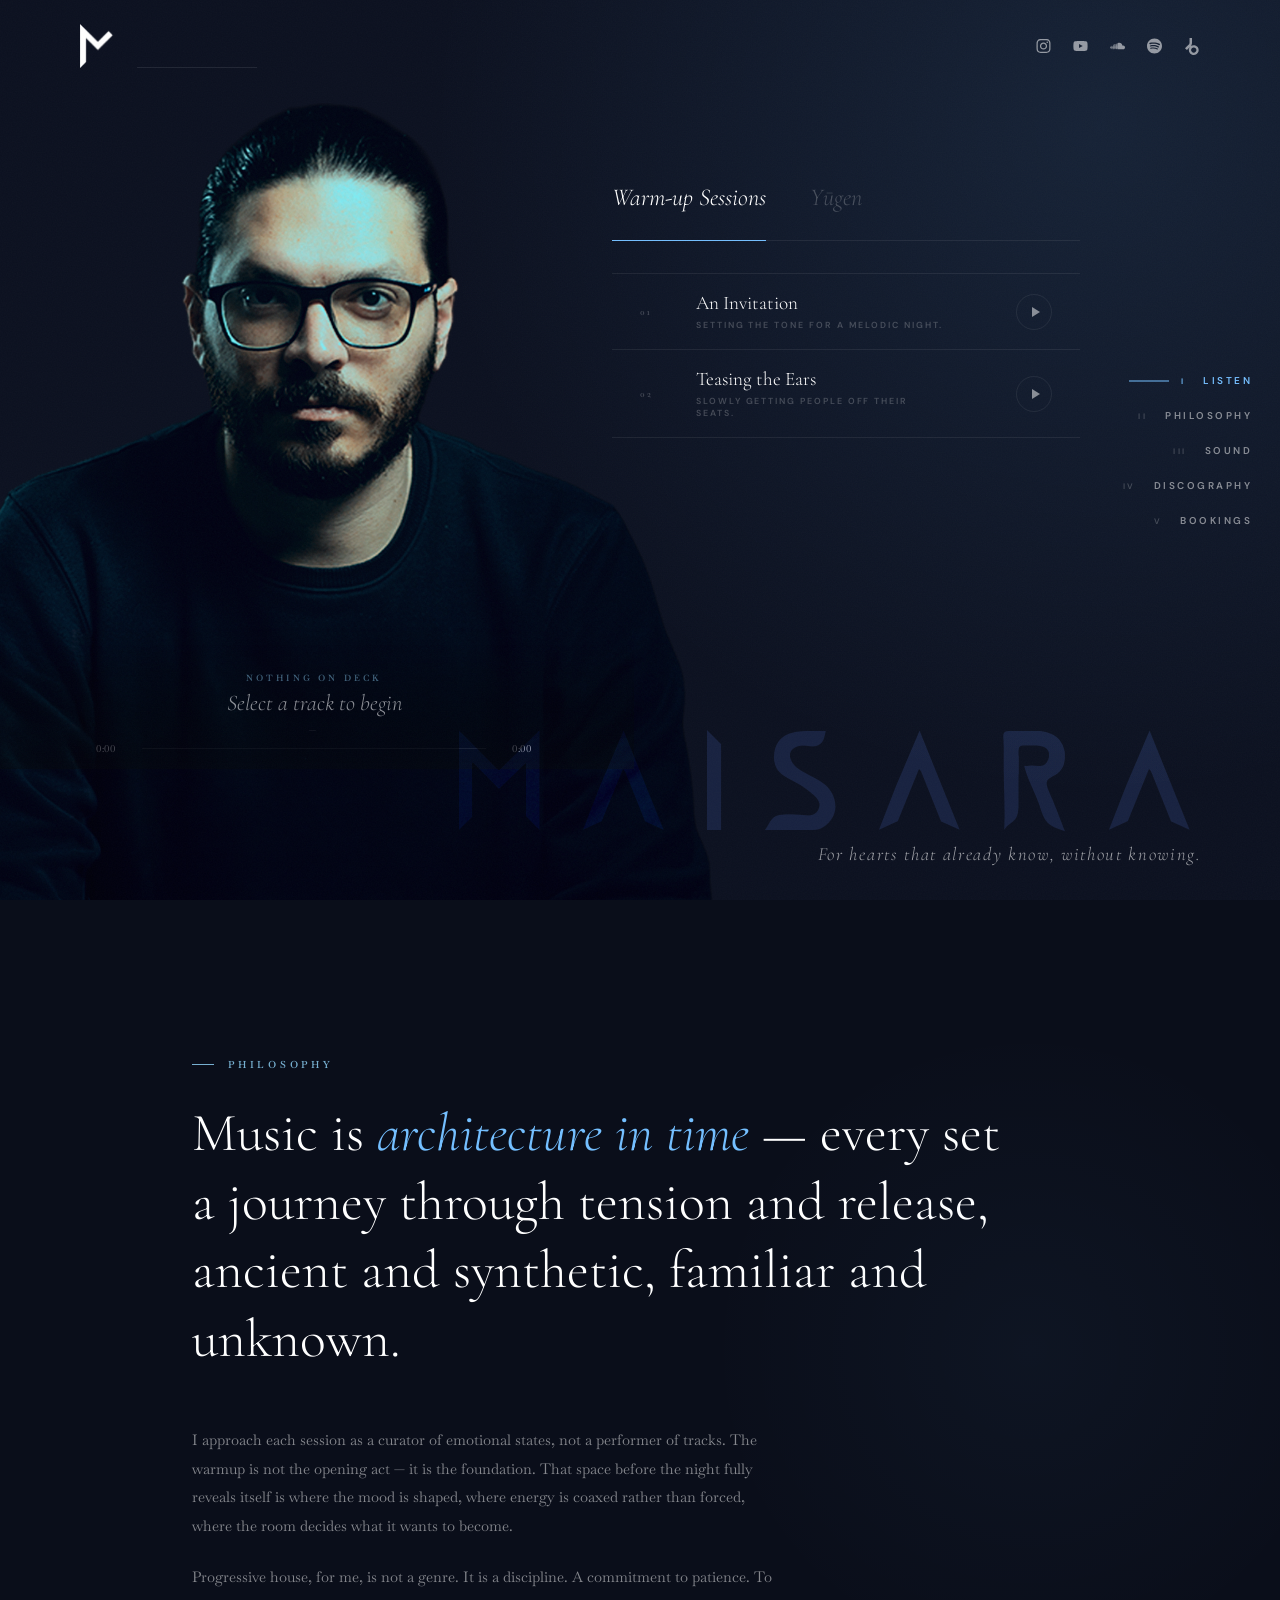
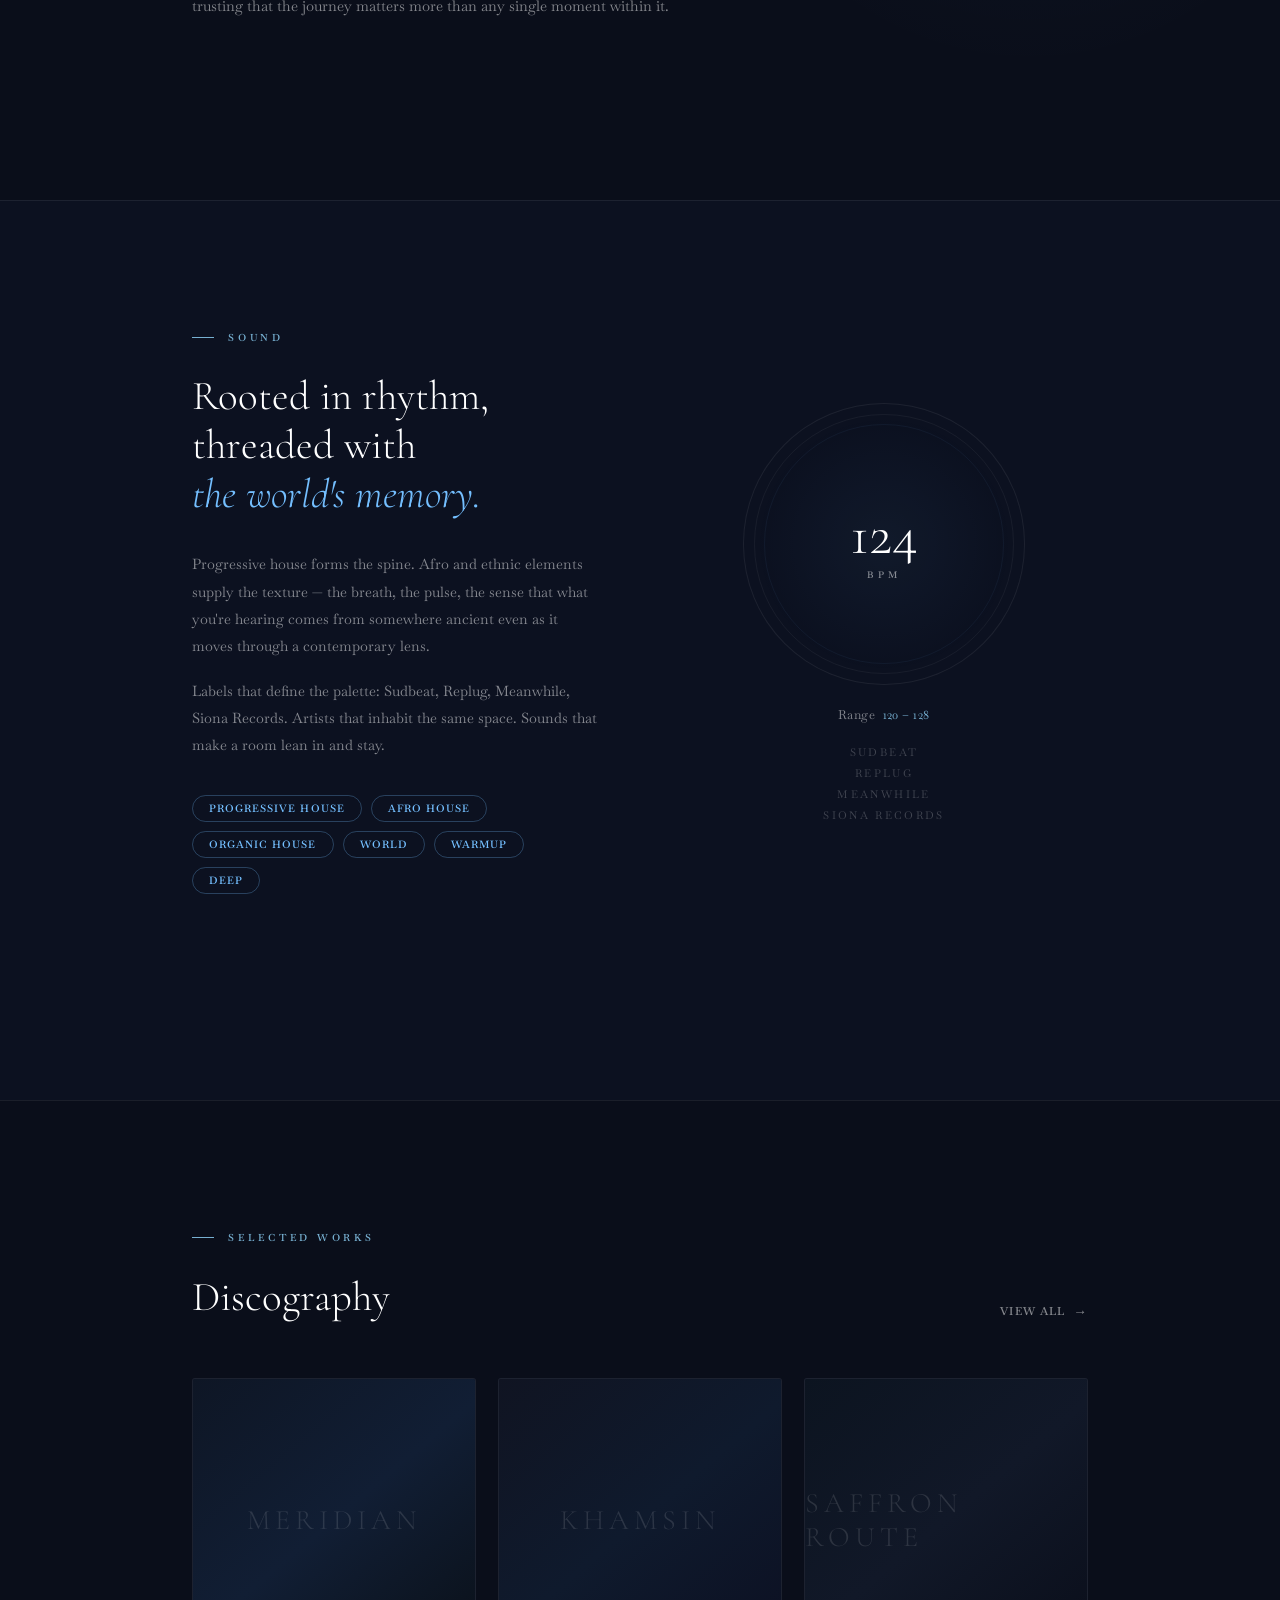
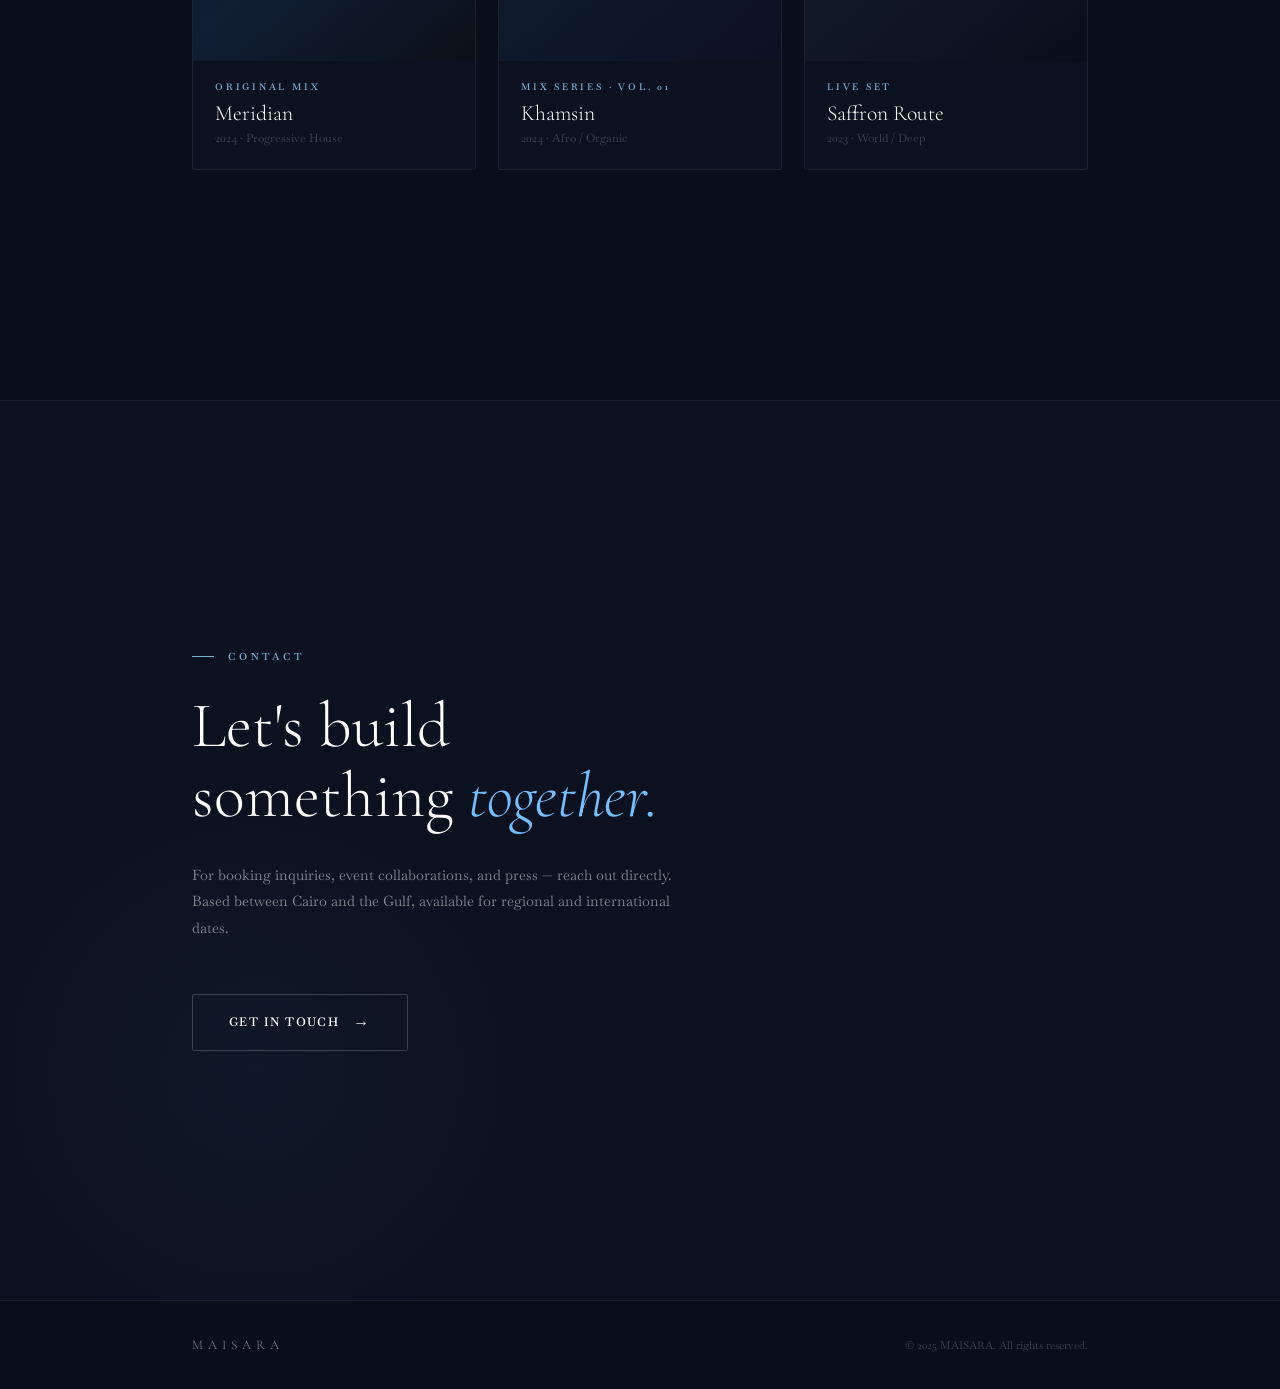
==== index.html @ a83ffd31 "Swap track-row counter to a 3-bar mini visualizer while playing The "01/02/…" label hides on .track." ====
<!DOCTYPE html>
<html lang="en">
<head>
  <meta charset="utf-8">
  <meta name="viewport" content="width=device-width, initial-scale=1">
  <title>MAISARA</title>
  <meta name="description" content="MAISARA — Progressive House Artist & DJ">
  <link rel="preconnect" href="https://fonts.googleapis.com">
  <link rel="preconnect" href="https://fonts.gstatic.com" crossorigin>
  <link href="https://fonts.googleapis.com/css2?family=Baskervville:ital@0;1&family=Cormorant+Garamond:ital,wght@0,300;0,400;0,600;1,300;1,400&family=DM+Sans:wght@400;500;600;700&display=swap" rel="stylesheet">

  <style>
    @font-face {
      font-family: 'Maisara Signature';
      src: url('assets/fonts/maisara.ttf') format('truetype');
      font-weight: 400;
      font-style: normal;
      font-display: swap;
    }

    *, *::before, *::after { margin: 0; padding: 0; box-sizing: border-box; }

    :root {
      --bg:           #0a0e1a;
      --bg-alt:       #0c1120;
      --accent:       #74BFFF;
      --accent-dim:   #77b0d1;
      --accent-glow:  rgba(116,191,255,0.12);
      --text:         #ffffff;
      --text-muted:   rgba(255,255,255,0.5);
      --text-subtle:  rgba(255,255,255,0.22);
      --border:       rgba(255,255,255,0.07);
      --sep:          rgba(156,163,175,0.3);
    }

    html { scroll-behavior: smooth; }

    body {
      font-family: 'Baskervville', serif;
      overflow-x: hidden;
      width: 100vw;
      background: var(--bg);
      color: var(--text);
      overscroll-behavior: none; /* belt-and-suspenders with the JS wheel/touch lock */
    }

    /* Hide scrollbar (scroll input is JS-locked; only programmatic scrollTo navigates) */
    html { overscroll-behavior: none; }
    body::-webkit-scrollbar { display: none; }
    body { scrollbar-width: none; }

    /* Each section fills the viewport so smooth-scroll between them feels like panels.
       overflow: hidden guarantees no in-section scroll regardless of content height. */
    .section { min-height: 100vh; overflow: hidden; }

    /* ── Grain overlay ── */
    body::after {
      content: '';
      position: fixed;
      inset: 0;
      background-image: url("data:image/svg+xml,%3Csvg xmlns='http://www.w3.org/2000/svg' width='300' height='300'%3E%3Cfilter id='n'%3E%3CfeTurbulence type='fractalNoise' baseFrequency='0.8' numOctaves='4' stitchTiles='stitch'/%3E%3C/filter%3E%3Crect width='300' height='300' filter='url(%23n)' opacity='1'/%3E%3C/svg%3E");
      opacity: 0.028;
      pointer-events: none;
      z-index: 9998;
    }

    /* ── Scroll progress ── */
    #scrollProgress {
      position: fixed;
      top: 0; left: 0;
      height: 1px;
      width: 0%;
      background: linear-gradient(90deg, transparent, var(--accent), transparent);
      z-index: 10000;
      transition: width 60ms linear;
    }

    /* ════════════════════════════════
       HERO  (=listen surface: vinyl player + tabs + tracks)
       Pinned to 100vh, no internal scroll.
    ════════════════════════════════ */
    .hero {
      width: 100vw;
      height: 100vh;
      position: relative;
      display: flex;
      flex-direction: column;
      overflow: hidden;
      isolation: isolate; /* contains mix-blend-mode children so they blend with hero bg, not the page */
      background-color: var(--bg-alt);
      background-image:
        radial-gradient(circle at 86% 14%, rgba(116,191,255,0.10), transparent 50%),
        url('assets/rest-bg.png');
      background-size: auto, cover;
      background-position: center, center;
      background-repeat: no-repeat;
    }

    /* ── Global sticky header: logo (left) + socials (right) ──
       Fixed across all sections; sits above content via z-index 1100. */
    .site-header {
      position: fixed;
      top: 0;
      left: 0;
      right: 0;
      z-index: 1100;
      display: flex;
      align-items: center;
      justify-content: space-between;
      padding: 24px 80px;
      pointer-events: none; /* let the page receive pointer events except on header children below */
    }

    .site-header > * { pointer-events: auto; }

    .site-header-left {
      display: flex;
      align-items: center;
      gap: 20px;
    }

    .site-header-logo {
      display: inline-flex;
      align-items: center;
      text-decoration: none;
    }

    .site-header-logo img {
      height: 44px;
      width: auto;
      display: block;
    }

    /* Small audio visualizer to the right of the logo. Internal canvas
       resolution is 2× the CSS size for crisp rendering on retina. */
    .header-viz {
      width: 120px;
      height: 44px;
      display: block;
    }

    /* Brand sits centered over the body, anchored just below the socials band.
       Absolutely positioned against .hero (which is position: relative), so it
       doesn't displace the grid below. */
    .hero-brand {
      position: absolute;
      bottom: 48px;
      right: 80px;
      transform: none;
      z-index: 20; /* paints after .hero-body (z-index: 10) so the blend's backdrop includes the photo, not just the hero bg */
      font-family: 'Maisara Signature', 'Cormorant Garamond', serif;
      font-size: clamp(3.2rem, 11.2vw, 14.4rem);
      font-weight: 400;
      letter-spacing: 0.23em;
      color: var(--text);
      text-decoration: none;
      line-height: 0.9;
      display: inline-block;
      mix-blend-mode: overlay;
      /* Cancel trailing letter-spacing so the visible last-glyph edge,
         not the empty letter-spacing slot, aligns with `right: 80px`. */
      margin-right: -0.23em;
    }

    .hero-socials {
      display: flex;
      gap: 22px;
      align-items: center;
    }

    .icon-wrap {
      position: relative;
      cursor: pointer;
      display: block;
    }

    .icon-wrap .halo {
      position: absolute;
      top: 50%; left: 50%;
      transform: translate(-50%,-50%);
      width: 32px; height: 32px;
      background: #74BFFF;
      border-radius: 50%;
      opacity: 0;
      filter: blur(20px);
      transition: opacity 200ms;
      z-index: -1;
      pointer-events: none;
    }

    .icon-wrap:hover .halo { opacity: 1; }

    .icon-wrap svg {
      fill: rgba(255,255,255,0.55);
      width: 15px; height: 16px;
      transition: fill 200ms;
      display: block;
    }

    .icon-wrap:hover svg { fill: var(--accent); }

    .icon-wrap.beatport svg { width: 15.7px; height: 17px; }

    /* ── Body grid: vinyl + info (left) | tabs + tracks (right) ──
       Two rows so the tracks-column can be anchored to the bottom band.
       Spacer row sets how far down the tracks-column starts; vinyl is shifted
       up by .vinyl-column's padding-bottom so head and tracks both sit higher. */
    .hero-body {
      position: relative;
      z-index: 10;
      flex: 1;
      min-height: 0;
      display: grid;
      grid-template-columns: minmax(360px, 1fr) 1fr;
      grid-template-rows: 20% 1fr;
      gap: 0 64px;
      padding: 24px 200px 80px 80px;
    }

    .vinyl-column {
      grid-column: 1;
      grid-row: 1 / -1;
      display: flex;
      flex-direction: column;
      align-items: center;
      justify-content: center;
      min-height: 0;
      /* Trims the bottom of the centering area, shifting the vinyl visually
         up (~5vh) so the head sits closer to the top of the page. */
      padding-bottom: 10vh;
    }

    /* Whole vinyl is the play/pause CTA when armed (a track is loaded).
       Bigger now because info panel overlays the bottom instead of stacking below. */
    .vinyl-wrap {
      width:  min(74vh, 50vw, 720px);
      height: min(74vh, 50vw, 720px);
      position: relative;
      cursor: default;
    }

    .vinyl-wrap.armed { cursor: pointer; }

    /* No visible vinyl backing — the "circle" exists only as the path the cue traces.
       Element removed from layout. */
    .vinyl-grooves { display: none; }

    /* Portrait floats free — no circular crop. */
    .vinyl-face {
      position: absolute;
      inset: 0;
      pointer-events: none;
      z-index: 2;
    }

    .vinyl-face img {
      position: absolute;
      height: 161%;
      width: auto;
      top: 50%;
      left: 50%;
      transform: translate(-50%, -42%);
      filter: contrast(1.05) saturate(0.95);
    }

    /* Cue line: starts at ~30% of radius (not from dead center), fades toward edge.
       z-index high enough to overlay the info panel — cue is forbidden to be intersected.
       Hidden by default — only revealed once a track is actually playing. */
    .vinyl-cue {
      position: absolute;
      top: 50%;
      left: 50%;
      width: 1px;
      height: 50%;
      background: linear-gradient(
        to bottom,
        transparent 0%,
        transparent 30%,
        var(--accent) 30%,
        var(--accent) 55%,
        rgba(116,191,255,0) 100%
      );
      transform-origin: top center;
      transform: translate(-50%, 0) rotate(0deg);
      animation: spin-cue 1.8s linear infinite paused;
      z-index: 7;
      pointer-events: none;
      box-shadow: 0 0 8px rgba(116,191,255,0.4);
      opacity: 0;
      transition: opacity 320ms ease;
    }

    .vinyl-wrap.playing .vinyl-grooves,
    .vinyl-wrap.playing .vinyl-cue { animation-play-state: running; }
    .vinyl-wrap.playing .vinyl-cue { opacity: 1; }

    /* Loading state — soft pulsing accent dot at center while audio is fetching/buffering */
    .vinyl-wrap.loading::after {
      content: '';
      position: absolute;
      top: 50%; left: 50%;
      width: 14px;
      height: 14px;
      border-radius: 50%;
      background: var(--accent);
      transform: translate(-50%, -50%);
      z-index: 8;
      box-shadow: 0 0 24px rgba(116,191,255,0.7);
      animation: vinyl-loading 1.05s ease-in-out infinite;
      pointer-events: none;
    }

    @keyframes vinyl-loading {
      0%, 100% { opacity: 0.4; transform: translate(-50%, -50%) scale(0.85); }
      50%      { opacity: 1;   transform: translate(-50%, -50%) scale(1.45); }
    }

    @keyframes spin-grooves {
      from { transform: rotate(0deg); }
      to   { transform: rotate(360deg); }
    }
    @keyframes spin-cue {
      from { transform: translate(-50%, 0) rotate(0deg); }
      to   { transform: translate(-50%, 0) rotate(360deg); }
    }

    /* Visual play/pause glyph removed — the click target stays the whole
       vinyl-wrap. Keeping the element in the DOM (display: none) so any
       JS that toggles its state is harmless. */
    .vinyl-indicator { display: none; }

    /* Paused & armed: play triangle only visible on hover */
    .vinyl-wrap.armed .vinyl-indicator { opacity: 0; }
    .vinyl-wrap.armed:hover .vinyl-indicator { opacity: 0.95; }

    /* Playing: pause bars are sticky (always visible), brighten on hover */
    .vinyl-wrap.armed.playing .vinyl-indicator { opacity: 0.7; }
    .vinyl-wrap.armed.playing:hover .vinyl-indicator { opacity: 1; }

    .vinyl-indicator .glyph-play {
      width: 0; height: 0;
      border-style: solid;
      border-width: 22px 0 22px 32px;
      border-color: transparent transparent transparent #fff;
      margin-left: 0;
      transform: translateX(5px);
    }

    .vinyl-indicator .glyph-pause {
      display: none;
      width: 30px; height: 38px;
      background:
        linear-gradient(#fff, #fff) left/9px 100% no-repeat,
        linear-gradient(#fff, #fff) right/9px 100% no-repeat;
    }

    .vinyl-wrap.playing .vinyl-indicator .glyph-play  { display: none; }
    .vinyl-wrap.playing .vinyl-indicator .glyph-pause { display: block; }

    /* ── Info panel: overlays the lower portion of the vinyl area ──
       No circle to hug — backdrop gradient handles legibility over the image. */
    .info-panel {
      position: absolute;
      left: 0;
      right: 0;
      bottom: -8vh; /* sits below the vinyl so the head/photo isn't covered by the gradient veil */
      z-index: 3;
      display: flex;
      flex-direction: column;
      align-items: center;
      gap: 6px;
      padding: 28px 18px 14px;
      text-align: center;
      pointer-events: none;
      background: linear-gradient(
        to top,
        rgba(5,8,12,0.82) 0%,
        rgba(5,8,12,0.55) 50%,
        rgba(5,8,12,0) 100%
      );
      opacity: 0.55;
      transition: opacity 360ms;
    }

    .info-panel.armed { opacity: 1; }

    .info-eyebrow {
      font-family: 'Baskervville', serif;
      font-size: 0.55rem;
      font-weight: 600;
      letter-spacing: 0.36em;
      text-transform: uppercase;
      color: var(--accent-dim);
    }

    .info-title {
      font-family: 'Cormorant Garamond', serif;
      font-style: italic;
      font-weight: 300;
      font-size: 1.4rem;
      line-height: 1.2;
      color: var(--text);
    }

    .info-sub {
      font-family: 'Baskervville', serif;
      font-size: 0.6rem;
      font-weight: 600;
      letter-spacing: 0.24em;
      text-transform: uppercase;
      color: var(--text-subtle);
    }

    .info-progress-row {
      display: grid;
      grid-template-columns: 44px 1fr 44px;
      align-items: center;
      gap: 14px;
      width: 100%;
      max-width: 460px;
    }

    .info-time {
      font-family: 'Baskervville', serif;
      font-size: 0.6rem;
      letter-spacing: 0.08em;
      color: var(--text-muted);
      font-variant-numeric: tabular-nums;
    }

    .info-progress {
      height: 1px;
      background: var(--border);
      position: relative;
    }

    .info-progress-fill {
      position: absolute;
      left: 0; top: 0; bottom: 0;
      width: 0%;
      background: var(--accent);
      box-shadow: 0 0 8px rgba(116,191,255,0.5);
      transition: width 220ms linear;
    }

    /* ── Tracks column ──
       Lives in row 2 only (top edge at 25% of hero-body).
       Height capped so the panel never extends past the vinyl's bottom edge:
       from the 25% mark down to vinyl-center + V/2 = 25% + V/2.
       (Vinyl-column is centered in hero-body, so its center ≈ 50%.)
       --track-row-h drives the playlist max-height — see .tab-panel.active. */
    .tracks-column {
      grid-column: 2;
      grid-row: 2 / -1;
      align-self: start;
      display: flex;
      flex-direction: column;
      gap: 32px;
      min-width: 0;
      min-height: 0;
      height: calc(25% + min(37vh, 25vw, 360px));
      max-height: 100%;
      --track-row-h: 77px;
    }

    .tabs {
      display: flex;
      gap: 44px;
      align-items: baseline;
      border-bottom: 1px solid var(--border);
      padding-bottom: 20px;
    }

    .tab {
      font-family: 'Cormorant Garamond', serif;
      font-size: clamp(1.3rem, 1.9vw, 1.7rem);
      font-weight: 300;
      font-style: italic;
      color: var(--text-subtle);
      background: none;
      border: none;
      padding: 0 0 8px;
      cursor: pointer;
      position: relative;
      transition: color 320ms;
    }

    .tab::after {
      content: '';
      position: absolute;
      left: 0; right: 0;
      bottom: -21px;
      height: 1px;
      background: var(--accent);
      transform: scaleX(0);
      transform-origin: left;
      transition: transform 380ms ease;
    }

    .tab:hover { color: var(--text-muted); }
    .tab[aria-selected="true"] { color: var(--text); }
    .tab[aria-selected="true"]::after { transform: scaleX(1); }

    /* Each panel becomes the scrollable region so the tab headers above stay put
       and the section's vertical center stays anchored when content height shifts.
       max-height = 2.5 rows so the half-visible third row hints at scrollability. */
    .tab-panel { display: none; }
    .tab-panel.active {
      display: flex;
      flex-direction: column;
      flex: 1;
      min-height: 0;
      max-height: calc(var(--track-row-h, 77px) * 2.5);
      overflow-y: auto;
      overflow-x: hidden;
      overscroll-behavior: contain; /* keeps wheel from bleeding to the page when the panel hits its scroll end */
      scrollbar-width: none;
    }
    .tab-panel.active::-webkit-scrollbar { display: none; }

    .track-list {
      display: flex;
      flex-direction: column;
    }

    .track-empty {
      padding: 28px 4px;
      border-top: 1px solid var(--border);
      border-bottom: 1px solid var(--border);
      font-family: 'Cormorant Garamond', serif;
      font-style: italic;
      font-size: 1.1rem;
      color: var(--text-subtle);
      text-align: center;
    }

    .track {
      display: grid;
      grid-template-columns: 38px 1fr 90px;
      align-items: center;
      column-gap: 18px;
      padding: 18px 28px;
      border-bottom: 1px solid var(--border);
      cursor: pointer;
      transition: background 300ms;
    }

    .track:first-child { border-top: 1px solid var(--border); }
    .track:hover { background: rgba(116,191,255,0.025); }
    .track.loaded { background: rgba(116,191,255,0.04); }

    /* Wrapper holds the row counter — either the "01/02/…" label or
       a tiny square visualizer when the track is actively playing. */
    .track-counter {
      width: 38px;
      height: 28px;
      display: flex;
      align-items: center;
      justify-content: flex-start;
    }

    .track-num {
      font-size: 0.55rem;
      font-weight: 600;
      letter-spacing: 0.22em;
      color: var(--text-subtle);
      transition: color 250ms;
    }

    .track:hover .track-num,
    .track.loaded .track-num { color: var(--accent); }

    .track-viz {
      width: 28px;
      height: 28px;
      display: none;
    }

    .track.playing .track-num { display: none; }
    .track.playing .track-viz { display: block; }

    .track-title-group { min-width: 0; }

    .track-title {
      font-family: 'Cormorant Garamond', serif;
      font-size: 1.2rem;
      font-weight: 300;
      color: var(--text);
      line-height: 1.2;
    }

    .track.loaded .track-title { color: var(--accent); font-style: italic; }

    .track-sub {
      font-family: 'DM Sans', sans-serif;
      font-size: 0.55rem;
      font-weight: 600;
      letter-spacing: 0.22em;
      text-transform: uppercase;
      color: var(--text-subtle);
      display: block;
      margin-top: 4px;
    }

    /* Per-track play button — circular play triangle. Always visible. */
    .track-listen {
      justify-self: end;
      width: 36px;
      height: 36px;
      border-radius: 50%;
      border: 1px solid var(--border);
      background: none;
      cursor: pointer;
      display: flex;
      align-items: center;
      justify-content: center;
      padding: 0;
      transition: border-color 250ms, background 250ms;
    }

    .track-listen::before {
      content: '';
      display: block;
      width: 0; height: 0;
      border-style: solid;
      border-width: 5px 0 5px 8px;
      border-color: transparent transparent transparent var(--text-muted);
      margin-left: 0;
      transform: translateX(2px);
      transition: border-color 250ms;
    }

    .track:hover .track-listen,
    .track.loaded .track-listen {
      border-color: var(--accent);
      background: rgba(116,191,255,0.05);
    }

    .track:hover .track-listen::before,
    .track.loaded .track-listen::before {
      border-color: transparent transparent transparent var(--accent);
    }

    /* When loaded track is actually playing, swap triangle for pause bars */
    .track.playing .track-listen::before {
      width: 8px;
      height: 10px;
      border: none;
      background:
        linear-gradient(var(--accent), var(--accent)) left/3px 100% no-repeat,
        linear-gradient(var(--accent), var(--accent)) right/3px 100% no-repeat;
      margin-left: 0;
      transform: none;
    }

    /* ── Tagline (centered along the very bottom of the hero, full width) ── */
    .hero-tagline {
      position: absolute;
      bottom: 32px;
      right: 80px;
      z-index: 10;
      text-align: right;
      font-family: 'Cormorant Garamond', serif;
      font-style: italic;
      font-weight: 300;
      font-size: clamp(1.05rem, 1.45vw, 1.35rem);
      line-height: 1.4;
      letter-spacing: 0.09em;
      color: rgba(255,255,255,0.6);
      pointer-events: none;
      /* Cancel trailing letter-spacing so the period sits flush with right:80px. */
      margin-right: -0.09em;
    }

    /* ── Mobile menu button ── */
    .mobile-menu-btn {
      display: none;
      position: absolute;
      top: 20px; right: 20px;
      z-index: 100;
      background: rgba(255,255,255,0.05);
      backdrop-filter: blur(30px);
      -webkit-backdrop-filter: blur(30px);
      border: 1px solid rgba(255,255,255,0.15);
      border-radius: 12px;
      padding: 9px;
      cursor: pointer;
      color: #fff;
      font-size: 18px;
      line-height: 1;
      box-shadow: 0 4px 16px rgba(0,0,0,0.1), inset 0 1px 0 rgba(255,255,255,0.1);
      transition: background 150ms;
    }

    .mobile-menu-btn:hover { background: rgba(255,255,255,0.1); }

    /* ── Mobile popover ── */
    .mobile-popover {
      display: none;
      position: absolute;
      top: 60px; right: 20px;
      z-index: 99;
      background: rgba(255,255,255,0.05);
      backdrop-filter: blur(30px);
      -webkit-backdrop-filter: blur(30px);
      border: 1px solid rgba(255,255,255,0.15);
      border-radius: 16px;
      padding: 8px 20px;
      box-shadow: 0 4px 16px rgba(0,0,0,0.1), inset 0 1px 0 rgba(255,255,255,0.1);
      flex-direction: column;
      min-width: 140px;
    }

    .mobile-popover.open { display: flex; }

    .mobile-popover a {
      color: #fff;
      text-decoration: none;
      font-size: 12px;
      font-weight: normal;
      padding: 12px 0;
      transition: color 150ms;
      border-bottom: 1px solid rgba(255,255,255,0.1);
    }

    .mobile-popover a:last-child { border-bottom: none; }
    .mobile-popover a:hover { color: #77b0d1; }

    .mobile-popover .primary {
      color: var(--accent);
      font-weight: 500;
    }

    .mobile-popover .divider {
      height: 1px;
      background: rgba(255,255,255,0.12);
      margin: 6px 0;
      border: none;
    }

    /* ════════════════════════════════
       FLOATING BRAND + SIDE NAV
       Replaces the old sticky top bar. Both fade in once the user
       leaves the hero. Side rail = chapter-marker style.
    ════════════════════════════════ */
    /* Side nav: always visible (no hero/non-hero gating) */
    .side-nav {
      position: fixed;
      top: 50%;
      right: 28px;
      transform: translateY(-50%);
      z-index: 1100;
      display: flex;
      flex-direction: column;
      align-items: flex-end;
      gap: 22px;
    }

    .side-nav button {
      display: inline-grid;
      grid-template-columns: auto 18px auto;
      align-items: center;
      background: none;
      border: none;
      cursor: pointer;
      padding: 0;
      position: relative;
    }

    /* Disabled chapters: hover styling still applies (color shift),
       but the cursor signals inert and clicks no-op via JS. */
    .side-nav button[data-disabled="true"] { cursor: default; }

    .side-nav .numeral {
      font-family: 'DM Sans', sans-serif;
      font-size: 0.5rem;
      font-weight: 600;
      letter-spacing: 0.3em;
      text-transform: uppercase;
      color: var(--text-subtle);
      justify-self: end;
      transition: color 320ms;
    }

    .side-nav .label {
      font-family: 'DM Sans', sans-serif;
      font-size: 0.62rem;
      font-weight: 600;
      letter-spacing: 0.25em;
      text-transform: uppercase;
      color: var(--text-muted);
      grid-column: 3;
      transition: color 320ms;
    }

    /* Active state: accent color on both numeral + label, plus a hairline
       extending leftward from the item into the section content. */
    .side-nav button::before {
      content: '';
      position: absolute;
      right: 100%;
      top: 50%;
      margin-right: 12px;
      width: 0; height: 1px;
      background: var(--accent);
      transition: width 380ms ease;
    }

    .side-nav button:hover .label   { color: var(--text); }
    .side-nav button:hover .numeral { color: var(--accent-dim); }

    .side-nav button.active .label   { color: var(--accent); }
    .side-nav button.active .numeral { color: var(--accent); }
    .side-nav button.active::before  { width: 40px; }


    /* ════════════════════════════════
       SECTION BASE
    ════════════════════════════════ */
    .section {
      width: 100%;
      padding: 130px 15vw;
      position: relative;
      overflow: hidden;
      background-image: url('assets/rest-bg.png');
      background-size: cover;
      background-position: center;
      background-repeat: no-repeat;
    }

    .section + .section {
      border-top: 1px solid var(--border);
    }

    /* Scroll reveals */
    .reveal {
      opacity: 0;
      transform: translateY(28px);
      transition: opacity 0.85s ease, transform 0.85s ease;
    }

    .reveal.from-left  { transform: translateX(-36px); }
    .reveal.from-right { transform: translateX(36px); }
    .reveal.scale-in   { transform: scale(0.96); }

    .reveal.revealed { opacity: 1; transform: none; }

    .d1 { transition-delay: 0.08s; }
    .d2 { transition-delay: 0.18s; }
    .d3 { transition-delay: 0.28s; }
    .d4 { transition-delay: 0.38s; }
    .d5 { transition-delay: 0.48s; }
    .d6 { transition-delay: 0.58s; }

    /* Section eyebrow label */
    .eyebrow {
      display: flex;
      align-items: center;
      gap: 14px;
      font-size: 0.62rem;
      font-weight: 600;
      letter-spacing: 0.38em;
      text-transform: uppercase;
      color: var(--accent-dim);
      margin-bottom: 28px;
    }

    .eyebrow::before {
      content: '';
      display: block;
      width: 22px; height: 1px;
      background: var(--accent-dim);
      flex-shrink: 0;
    }

    /* ════════════════════════════════
       § MY PHILOSOPHY
    ════════════════════════════════ */
    #philosophy {
      background-color: var(--bg);
      min-height: 100vh;
      display: flex;
      flex-direction: column;
      justify-content: center;
    }

    #philosophy::before {
      content: '';
      position: absolute;
      top: 50%; right: -8vw;
      transform: translateY(-50%);
      width: 55vw; height: 55vw;
      background: radial-gradient(circle, rgba(116,191,255,0.04) 0%, transparent 65%);
      pointer-events: none;
    }

    .phil-quote {
      font-family: 'Cormorant Garamond', serif;
      font-size: clamp(2rem, 4.2vw, 3.8rem);
      font-weight: 300;
      line-height: 1.28;
      max-width: 820px;
      margin-bottom: 52px;
    }

    .phil-quote em {
      font-style: italic;
      color: var(--accent);
    }

    .phil-body {
      font-size: 0.92rem;
      font-weight: 300;
      line-height: 1.95;
      color: var(--text-muted);
      max-width: 580px;
      margin-bottom: 22px;
    }

    /* ════════════════════════════════
       § MY STYLE
    ════════════════════════════════ */
    #style {
      background-color: var(--bg-alt);
    }

    .style-grid {
      display: grid;
      grid-template-columns: 1fr 1fr;
      gap: 80px;
      align-items: center;
    }

    .style-heading {
      font-family: 'Cormorant Garamond', serif;
      font-size: clamp(1.9rem, 3.2vw, 3rem);
      font-weight: 300;
      line-height: 1.2;
      margin-bottom: 32px;
    }

    .style-heading em {
      font-style: italic;
      color: var(--accent);
    }

    .style-body {
      font-size: 0.9rem;
      font-weight: 300;
      line-height: 1.88;
      color: var(--text-muted);
      margin-bottom: 18px;
    }

    .tag-row {
      display: flex;
      flex-wrap: wrap;
      gap: 9px;
      margin-top: 36px;
    }

    .tag {
      font-size: 0.65rem;
      font-weight: 600;
      letter-spacing: 0.1em;
      text-transform: uppercase;
      color: var(--accent);
      border: 1px solid rgba(116,191,255,0.28);
      border-radius: 40px;
      padding: 6px 16px;
      transition: background 200ms, border-color 200ms;
      cursor: default;
    }

    .tag:hover {
      background: rgba(116,191,255,0.08);
      border-color: var(--accent);
    }

    /* BPM visual */
    .bpm-wrap {
      display: flex;
      flex-direction: column;
      align-items: center;
      gap: 22px;
    }

    .bpm-ring {
      width: clamp(180px, 22vw, 300px);
      height: clamp(180px, 22vw, 300px);
      border-radius: 50%;
      border: 1px solid var(--border);
      display: flex;
      flex-direction: column;
      align-items: center;
      justify-content: center;
      position: relative;
      background: radial-gradient(circle, rgba(116,191,255,0.05) 0%, transparent 65%);
    }

    .bpm-ring::before {
      content: '';
      position: absolute;
      inset: 10px;
      border-radius: 50%;
      border: 1px solid rgba(255,255,255,0.05);
    }

    .bpm-ring::after {
      content: '';
      position: absolute;
      inset: 20px;
      border-radius: 50%;
      border: 1px solid rgba(116,191,255,0.06);
    }

    .bpm-num {
      font-family: 'Cormorant Garamond', serif;
      font-size: clamp(3rem, 4.5vw, 4.8rem);
      font-weight: 300;
      line-height: 1;
      position: relative;
      z-index: 1;
    }

    .bpm-unit {
      font-size: 0.58rem;
      font-weight: 600;
      letter-spacing: 0.42em;
      text-transform: uppercase;
      color: var(--text-muted);
      margin-top: 5px;
      position: relative;
      z-index: 1;
    }

    .bpm-range-text {
      font-size: 0.78rem;
      font-weight: 300;
      color: var(--text-muted);
      letter-spacing: 0.04em;
    }

    .bpm-range-text strong {
      color: var(--accent-dim);
      font-weight: 400;
    }

    .label-stack {
      display: flex;
      flex-direction: column;
      align-items: center;
      gap: 7px;
    }

    .label-stack span {
      font-size: 0.67rem;
      letter-spacing: 0.22em;
      text-transform: uppercase;
      color: var(--text-subtle);
      font-weight: 300;
      transition: color 200ms;
      cursor: default;
    }

    .label-stack span:hover { color: var(--text-muted); }

    /* ════════════════════════════════
       § PROJECTS
    ════════════════════════════════ */
    #projects {
      background-color: var(--bg);
    }

    .proj-header {
      display: flex;
      align-items: flex-end;
      justify-content: space-between;
      margin-bottom: 56px;
    }

    .proj-heading {
      font-family: 'Cormorant Garamond', serif;
      font-size: clamp(2rem, 3.2vw, 3rem);
      font-weight: 300;
      margin-top: 6px;
    }

    .view-all-btn {
      font-family: 'Baskervville', serif;
      font-size: 0.7rem;
      font-weight: 600;
      letter-spacing: 0.1em;
      text-transform: uppercase;
      color: var(--text-muted);
      background: none;
      border: none;
      cursor: pointer;
      transition: color 200ms;
      display: flex;
      align-items: center;
      gap: 8px;
      padding-bottom: 2px;
    }

    .view-all-btn:hover { color: var(--accent); }
    .view-all-btn::after { content: '→'; font-size: 0.85rem; }

    .proj-grid {
      display: grid;
      grid-template-columns: repeat(3, 1fr);
      gap: 22px;
    }

    .proj-card {
      border: 1px solid var(--border);
      border-radius: 3px;
      overflow: hidden;
      background: var(--bg-alt);
      transition: border-color 300ms, transform 300ms;
      cursor: pointer;
    }

    .proj-card:hover {
      border-color: rgba(116,191,255,0.22);
      transform: translateY(-5px);
    }

    .proj-thumb {
      width: 100%;
      aspect-ratio: 1 / 1;
      background: linear-gradient(140deg, #0f1628, #141c32, #0a1020);
      position: relative;
      overflow: hidden;
      display: flex;
      align-items: center;
      justify-content: center;
    }

    /* Animated gradient glow on each card */
    .proj-card:nth-child(1) .proj-thumb { background: linear-gradient(140deg, #0e1625, #111e34, #0a1018); }
    .proj-card:nth-child(2) .proj-thumb { background: linear-gradient(140deg, #101422, #0f1a2d, #0c1022); }
    .proj-card:nth-child(3) .proj-thumb { background: linear-gradient(140deg, #0c1420, #111828, #0a0e1a); }

    .proj-thumb::before {
      content: '';
      position: absolute;
      inset: 0;
      background: radial-gradient(circle at var(--mx,50%) var(--my,50%), rgba(116,191,255,0.14) 0%, transparent 55%);
      opacity: 0;
      transition: opacity 300ms;
    }

    .proj-card:hover .proj-thumb::before { opacity: 1; }

    .proj-thumb-title {
      font-family: 'Cormorant Garamond', serif;
      font-size: clamp(1.4rem, 2.2vw, 2rem);
      font-weight: 300;
      letter-spacing: 0.18em;
      text-transform: uppercase;
      color: rgba(255,255,255,0.12);
      z-index: 1;
      transition: color 300ms, letter-spacing 300ms;
    }

    .proj-card:hover .proj-thumb-title {
      color: rgba(255,255,255,0.3);
      letter-spacing: 0.25em;
    }

    .proj-body {
      padding: 20px 22px 24px;
    }

    .proj-type {
      font-size: 0.58rem;
      font-weight: 600;
      letter-spacing: 0.3em;
      text-transform: uppercase;
      color: var(--accent-dim);
      margin-bottom: 7px;
    }

    .proj-title {
      font-family: 'Cormorant Garamond', serif;
      font-size: 1.35rem;
      font-weight: 300;
      margin-bottom: 5px;
    }

    .proj-meta {
      font-size: 0.72rem;
      font-weight: 300;
      color: var(--text-subtle);
    }

    /* ════════════════════════════════
       § BOOKINGS
    ════════════════════════════════ */
    #bookings {
      background-color: var(--bg-alt);
      min-height: 100vh;
      display: flex;
      flex-direction: column;
      justify-content: center;
    }

    #bookings::before {
      content: '';
      position: absolute;
      bottom: -10vh; left: -5vw;
      width: 50vw; height: 50vw;
      background: radial-gradient(circle, rgba(116,191,255,0.04) 0%, transparent 65%);
      pointer-events: none;
    }

    .bookings-inner { max-width: 640px; }

    .bookings-heading {
      font-family: 'Cormorant Garamond', serif;
      font-size: clamp(2.4rem, 5vw, 4.5rem);
      font-weight: 300;
      line-height: 1.08;
      margin-bottom: 32px;
    }

    .bookings-heading em {
      font-style: italic;
      color: var(--accent);
    }

    .bookings-body {
      font-size: 0.9rem;
      font-weight: 300;
      line-height: 1.85;
      color: var(--text-muted);
      margin-bottom: 52px;
      max-width: 480px;
    }

    .bookings-cta {
      display: inline-flex;
      align-items: center;
      gap: 14px;
      font-family: 'Baskervville', serif;
      font-size: 0.75rem;
      font-weight: 600;
      letter-spacing: 0.12em;
      text-transform: uppercase;
      color: var(--text);
      text-decoration: none;
      border: 1px solid rgba(255,255,255,0.18);
      border-radius: 2px;
      padding: 17px 36px;
      position: relative;
      overflow: hidden;
      transition: border-color 280ms, color 280ms;
    }

    .bookings-cta::before {
      content: '';
      position: absolute;
      inset: 0;
      background: var(--accent);
      transform: translateX(-102%);
      transition: transform 320ms cubic-bezier(0.4, 0, 0.2, 1);
    }

    .bookings-cta:hover {
      border-color: var(--accent);
      color: var(--bg);
    }

    .bookings-cta:hover::before { transform: translateX(0); }

    .bookings-cta span { position: relative; z-index: 1; }

    .bookings-cta .arrow {
      position: relative;
      z-index: 1;
      font-size: 1rem;
      transition: transform 250ms;
    }

    .bookings-cta:hover .arrow { transform: translateX(4px); }

    /* ════════════════════════════════
       FOOTER
    ════════════════════════════════ */
    footer {
      border-top: 1px solid var(--border);
      padding: 36px 15vw;
      display: flex;
      align-items: center;
      justify-content: space-between;
      background: var(--bg);
    }

    .footer-logo {
      font-family: 'Cormorant Garamond', serif;
      font-size: 0.82rem;
      font-weight: 300;
      letter-spacing: 0.38em;
      text-transform: uppercase;
      color: var(--text-muted);
    }

    .footer-copy {
      font-size: 0.68rem;
      color: var(--text-subtle);
      font-weight: 300;
    }

    /* ════════════════════════════════
       MOBILE
    ════════════════════════════════ */
    @media (max-width: 768px) {
      .hero {
        background-position: 50% top;
      }

      .site-header { padding: 16px 24px; }
      .site-header-logo img { height: 32px; }
      .header-viz { width: 80px; height: 32px; }
      .hero-brand { font-size: 1.2rem; }
      .hero-nav { display: none; }
      .hero-socials { display: none; }

      .mobile-menu-btn { display: block; }

      .hero-body {
        padding: 0 24px 110px;
        align-items: flex-end;
        justify-content: flex-start;
      }

      .hero-cta-stack { gap: 48px; max-width: 100%; }
      .hero-cta-body { max-width: 100%; }
      .hero-cta--listening .hero-cta-title { font-size: clamp(1.8rem, 8vw, 2.4rem); }
      .hero-cta--warmup    .hero-cta-title { font-size: clamp(2.2rem, 10vw, 3rem); }

      .hero-tagline {
        bottom: 24px;
        padding: 0 24px;
        font-size: 0.95rem;
        letter-spacing: 0.08em;
      }

      .side-nav { display: none; }

      .section { padding: 80px 6vw; }

      .style-grid {
        grid-template-columns: 1fr;
        gap: 56px;
      }

      .proj-grid {
        grid-template-columns: 1fr;
      }

      .proj-header {
        flex-direction: column;
        align-items: flex-start;
        gap: 14px;
      }

      footer {
        padding: 28px 6vw;
        flex-direction: column;
        gap: 10px;
        text-align: center;
      }
    }

    @media (min-width: 769px) and (max-width: 1100px) {
      .proj-grid {
        grid-template-columns: repeat(2, 1fr);
      }
    }
  </style>
</head>

<body>

  <!-- Scroll progress bar -->
  <div id="scrollProgress"></div>

  <!-- ── Global sticky header: logo + socials, persists across every section ── -->
  <header class="site-header">
    <div class="site-header-left">
      <a class="site-header-logo" href="#"><img src="assets/logo-light.png" alt="MAISARA"></a>
      <canvas class="header-viz" id="headerViz" width="240" height="88" aria-hidden="true"></canvas>
    </div>
    <div class="hero-socials">
      <a class="icon-wrap" href="https://www.instagram.com/maisara.music/" target="_blank" rel="noopener" aria-label="Instagram">
        <div class="halo"></div>
        <svg viewBox="0 0 448 512"><path d="M224.1 141c-63.6 0-114.9 51.3-114.9 114.9s51.3 114.9 114.9 114.9S339 319.5 339 255.9 287.7 141 224.1 141zm0 189.6c-41.1 0-74.7-33.5-74.7-74.7s33.5-74.7 74.7-74.7 74.7 33.5 74.7 74.7-33.6 74.7-74.7 74.7zm146.4-194.3c0 14.9-12 26.8-26.8 26.8-14.9 0-26.8-12-26.8-26.8s12-26.8 26.8-26.8 26.8 12 26.8 26.8zm76.1 27.2c-1.7-35.9-9.9-67.7-36.2-93.9-26.2-26.2-58-34.4-93.9-36.2-37-2.1-147.9-2.1-184.9 0-35.8 1.7-67.6 9.9-93.9 36.1s-34.4 58-36.2 93.9c-2.1 37-2.1 147.9 0 184.9 1.7 35.9 9.9 67.7 36.2 93.9s58 34.4 93.9 36.2c37 2.1 147.9 2.1 184.9 0 35.9-1.7 67.7-9.9 93.9-36.2 26.2-26.2 34.4-58 36.2-93.9 2.1-37 2.1-147.8 0-184.8zM398.8 388c-7.8 19.6-22.9 34.7-42.6 42.6-29.5 11.7-99.5 9-132.1 9s-102.7 2.6-132.1-9c-19.6-7.8-34.7-22.9-42.6-42.6-11.7-29.5-9-99.5-9-132.1s-2.6-102.7 9-132.1c7.8-19.6 22.9-34.7 42.6-42.6 29.5-11.7 99.5-9 132.1-9s102.7-2.6 132.1 9c19.6 7.8 34.7 22.9 42.6 42.6 11.7 29.5 9 99.5 9 132.1s2.7 102.7-9 132.1z"/></svg>
      </a>
      <a class="icon-wrap" href="https://www.youtube.com/@maisara-music" target="_blank" rel="noopener" aria-label="YouTube">
        <div class="halo"></div>
        <svg viewBox="0 0 576 512"><path d="M549.655 124.083c-6.281-23.65-24.787-42.276-48.284-48.597C458.781 64 288 64 288 64S117.22 64 74.629 75.486c-23.497 6.322-42.003 24.947-48.284 48.597-11.412 42.867-11.412 132.305-11.412 132.305s0 89.438 11.412 132.305c6.281 23.65 24.787 41.5 48.284 47.821C117.22 448 288 448 288 448s170.78 0 213.371-11.486c23.497-6.321 42.003-24.171 48.284-47.821 11.412-42.867 11.412-132.305 11.412-132.305s0-89.438-11.412-132.305zm-317.51 213.508V175.185l142.739 81.205-142.739 81.201z"/></svg>
      </a>
      <a class="icon-wrap" href="https://soundcloud.com/maisara-music-eg" target="_blank" rel="noopener" aria-label="SoundCloud">
        <div class="halo"></div>
        <svg viewBox="0 0 640 512"><path d="M111.4 256.3l5.8 65-5.8 68.3c-.3 2.5-2.2 4.4-4.4 4.4s-4.2-1.9-4.2-4.4l-5.6-68.3 5.6-65c0-2.2 1.9-4.2 4.2-4.2 2.2 0 4.1 2 4.4 4.2zm21.4-45.6c-2.8 0-4.7 2.2-5 5l-5 105.6 5 68.3c.3 2.8 2.2 5 5 5 2.5 0 4.7-2.2 4.7-5l5.8-68.3-5.8-105.6c0-2.8-2.2-5-4.7-5zm25.5-24.1c-3.1 0-5.3 2.2-5.6 5.3l-4.4 130 4.4 67.8c.3 3.1 2.5 5.3 5.6 5.3 2.8 0 5.3-2.2 5.3-5.3l5.3-67.8-5.3-130c0-3.1-2.5-5.3-5.3-5.3zM7.2 283.2c-1.4 0-2.2 1.1-2.5 2.5L0 321.3l4.7 35c.3 1.4 1.1 2.5 2.5 2.5s2.2-1.1 2.5-2.5l5.6-35-5.6-35.6c-.3-1.4-1.1-2.5-2.5-2.5zm23.6-21.9c-1.4 0-2.5 1.1-2.5 2.5l-6.4 57.5 6.4 56.1c0 1.7 1.1 2.8 2.5 2.8s2.5-1.1 2.8-2.5l7.2-56.4-7.2-57.5c-.3-1.4-1.4-2.5-2.8-2.5zm25.3-11.4c-1.7 0-3.1 1.4-3.3 3.3L47 321.3l5.8 65.8c.3 1.7 1.7 3.1 3.3 3.1 1.7 0 3.1-1.4 3.1-3.1l6.9-65.8-6.9-68.1c0-1.9-1.4-3.3-3.1-3.3zm25.3-2.2c-1.9 0-3.6 1.4-3.6 3.6l-5.8 70 5.8 67.8c0 2.2 1.7 3.6 3.6 3.6s3.6-1.4 3.9-3.6l6.4-67.8-6.4-70c-.3-2.2-2-3.6-3.9-3.6zm241.4-110.9c-1.1-.8-2.8-1.4-4.2-1.4-2.2 0-4.2.8-5.6 1.9-1.9 1.7-3.1 4.2-3.3 6.7v.8l-3.3 176.7 1.7 32.5 1.7 31.7c.3 4.7 4.2 8.6 8.9 8.6s8.6-3.9 8.6-8.6l3.9-64.2-3.9-177.5c-.4-3-2-5.8-4.5-7.2zm-26.7 15.3c-1.4-.8-2.8-1.4-4.4-1.4s-3.1.6-4.4 1.4c-2.2 1.4-3.6 3.9-3.6 6.7l-.3 1.7-2.8 160.8s0 .3 3.1 65.6v.3c0 1.7.6 3.3 1.7 4.7 1.7 1.9 3.9 3.1 6.4 3.1 2.2 0 4.2-1.1 5.6-2.5 1.7-1.4 2.5-3.3 2.5-5.6l.3-6.7 3.1-58.6-3.3-162.8c-.3-2.8-1.7-5.3-3.9-6.7zm-111.4 22.5c-3.1 0-5.8 2.8-5.8 6.1l-4.4 140.6 4.4 67.2c.3 3.3 2.8 5.8 5.8 5.8 3.3 0 5.8-2.5 6.1-5.8l5-67.2-5-140.6c-.2-3.3-2.7-6.1-6.1-6.1zm376.7 62.8c-10.8 0-21.1 2.2-30.6 6.1-6.4-70.8-65.8-126.4-138.3-126.4-17.8 0-35 3.3-50.3 9.4-6.1 2.2-7.8 4.4-7.8 9.2v249.7c0 5 3.9 8.6 8.6 9.2h218.3c43.3 0 78.6-35 78.6-78.3.1-43.6-35.2-78.9-78.5-78.9zm-296.7-60.3c-4.2 0-7.5 3.3-7.8 7.8l-3.3 136.7 3.3 65.6c.3 4.2 3.6 7.5 7.8 7.5 4.2 0 7.5-3.3 7.5-7.5l3.9-65.6-3.9-136.7c-.3-4.5-3.3-7.8-7.5-7.8zm-53.6-7.8c-3.3 0-6.4 3.1-6.4 6.7l-3.9 145.3 3.9 66.9c.3 3.6 3.1 6.4 6.4 6.4 3.6 0 6.4-2.8 6.7-6.4l4.4-66.9-4.4-145.3c-.3-3.6-3.1-6.7-6.7-6.7zm26.7 3.4c-3.9 0-6.9 3.1-6.9 6.9L227 321.3l3.9 66.4c.3 3.9 3.1 6.9 6.9 6.9s6.9-3.1 6.9-6.9l4.2-66.4-4.2-141.7c0-3.9-3-6.9-6.9-6.9z"/></svg>
      </a>
      <a class="icon-wrap" href="#" aria-label="Spotify">
        <div class="halo"></div>
        <svg viewBox="0 0 496 512"><path d="M248 8C111.1 8 0 119.1 0 256s111.1 248 248 248 248-111.1 248-248S384.9 8 248 8zm100.7 364.9c-4.2 0-6.8-1.3-10.7-3.6-62.4-37.6-135-39.2-206.7-24.5-3.9 1-9 2.6-11.9 2.6-9.7 0-15.8-7.7-15.8-15.8 0-10.3 6.1-15.2 13.6-16.8 81.9-18.1 165.6-16.5 237 26.2 6.1 3.9 9.7 7.4 9.7 16.5s-7.1 15.4-15.2 15.4zm26.9-65.6c-5.2 0-8.7-2.3-12.3-4.2-62.5-37-155.7-51.9-238.6-29.4-4.8 1.3-7.4 2.6-11.9 2.6-10.7 0-19.4-8.7-19.4-19.4s5.2-17.8 15.5-20.7c27.8-7.8 56.2-13.6 97.8-13.6 64.9 0 127.6 16.1 177 45.5 8.1 4.8 11.3 11 11.3 19.7-.1 10.8-8.5 19.5-19.4 19.5zm31-76.2c-5.2 0-8.4-1.3-12.9-3.9-71.2-42.5-198.5-52.7-280.9-29.7-3.6 1-8.1 2.6-12.9 2.6-13.2 0-23.3-10.3-23.3-23.6 0-13.6 8.4-21.3 17.4-23.9 35.2-10.3 74.6-15.2 117.5-15.2 73 0 149.5 15.2 205.4 47.8 7.8 4.5 12.9 10.7 12.9 22.6 0 13.6-11 23.3-23.2 23.3z"/></svg>
      </a>
      <a class="icon-wrap beatport" href="#" aria-label="Beatport">
        <div class="halo"></div>
        <svg viewBox="0 0 502 625"><path d="M166.617 0.115457C190.676-0.182883 214.802 0.209695 238.866 0.0544215C245.13 0.0138942 251.519-0.0139417 257.772 0.196996C257.043 13.7273 257.544 31.4319 257.546 45.2824L257.555 127.765C257.553 178.466 260.756 217.574 234.415 263.884C228.668 273.988 220.046 286.936 212.096 295.293L202.164 305.889C206.007 303.091 209.466 300.039 213.231 297.276C250.471 269.213 300.835 257.835 346.779 264.361C394.154 270.953 436.932 296.187 465.611 334.448C494.451 373.106 506.788 421.617 499.916 469.351C493.059 516.875 467.623 559.742 429.196 588.545C390.305 617.52 341.451 629.776 293.483 622.588C246.28 615.933 203.703 590.669 175.244 552.437C146.219 512.7 134.183 463.062 141.787 414.448C145.566 389.746 157.853 356.695 173.463 336.988C177.125 332.212 180.852 327.705 184.291 322.744C180.237 327.285 175.97 331.47 171.665 335.772C146.868 361.157 121.118 386.006 96.2038 411.299C85.7979 421.866 74.6512 432.451 64.513 443.199C58.0818 437.779 44.4858 423.452 38.1635 417.056C26.206 404.956 11.2874 391.045 0 378.672C5.62684 372.339 13.2913 365.054 19.3572 359.024C30.6656 347.661 42.1107 336.436 53.6901 325.347C72.6195 307.041 91.4809 287.648 110.238 269.092C123.958 254.845 139.434 242.482 150.781 226.142C170.767 197.364 166.483 160.922 166.476 127.701L166.465 46.8655C166.464 31.5403 166.221 15.3713 166.617 0.115457ZM322.574 541.475C376.586 540.41 419.56 495.869 418.676 441.866C417.797 387.862 373.387 344.746 319.37 345.445C265.089 346.148 221.71 390.806 222.597 445.069C223.484 499.331 268.299 542.549 322.574 541.475Z"/></svg>
      </a>
    </div>
  </header>

  <!-- ── Side nav (right rail, chapter-marker style) ── -->
  <nav class="side-nav" id="sideNav">
    <button data-section="listen" onclick="scrollToTop()">
      <span class="numeral">I</span>
      <span class="label">Listen</span>
    </button>
    <!-- Other chapters visible but inert until their sections are designed. -->
    <button data-section="philosophy" data-disabled="true" aria-disabled="true">
      <span class="numeral">II</span>
      <span class="label">Philosophy</span>
    </button>
    <button data-section="style" data-disabled="true" aria-disabled="true">
      <span class="numeral">III</span>
      <span class="label">Sound</span>
    </button>
    <button data-section="projects" data-disabled="true" aria-disabled="true">
      <span class="numeral">IV</span>
      <span class="label">Discography</span>
    </button>
    <button data-section="bookings" data-disabled="true" aria-disabled="true">
      <span class="numeral">V</span>
      <span class="label">Bookings</span>
    </button>
  </nav>

  <!-- ══════════════════════════
       HERO  (=listen surface — vinyl player + tabs + tracks)
  ══════════════════════════ -->
  <div class="hero">

    <!-- Brand floats over the body, centered, anchored against .hero -->
    <a class="hero-brand" href="#">MAISARA</a>

    <!-- Body: vinyl + info on left, tabs + tracks on right -->
    <div class="hero-body">

      <!-- Vinyl player (info panel overlays the bottom of the disk) -->
      <div class="vinyl-column">
        <div class="vinyl-wrap" id="vinyl" role="button" aria-label="Play / pause">
          <div class="vinyl-grooves"></div>
          <div class="vinyl-face">
            <img src="assets/vinyl-face.png" alt="MAISARA portrait">
          </div>
          <div class="vinyl-indicator">
            <span class="glyph-play"  aria-hidden="true"></span>
            <span class="glyph-pause" aria-hidden="true"></span>
          </div>

          <div class="info-panel" id="infoPanel">
            <span class="info-eyebrow" id="infoEyebrow">Nothing on deck</span>
            <span class="info-title"   id="infoTitle">Select a track to begin</span>
            <span class="info-sub"     id="infoSub">—</span>
            <div class="info-progress-row">
              <span class="info-time" id="infoCurrent">0:00</span>
              <div class="info-progress"><div class="info-progress-fill" id="infoFill"></div></div>
              <span class="info-time" id="infoDuration">0:00</span>
            </div>
          </div>

          <!-- Cue line last so it stacks above info panel via z-index -->
          <div class="vinyl-cue"></div>
        </div>
      </div>

      <!-- Tabs + track list -->
      <div class="tracks-column">
        <div class="tabs" role="tablist">
          <button class="tab" role="tab" id="tab-warmup" aria-controls="panel-warmup" aria-selected="true">Warm-up Sessions</button>
          <button class="tab" role="tab" id="tab-yugen"  aria-controls="panel-yugen"  aria-selected="false">Yūgen</button>
        </div>

        <!-- Track rows are rendered from playlists.json on page load -->
        <div class="tab-panel active" id="panel-warmup">
          <div class="track-list" id="trackList-warmup"></div>
        </div>

        <div class="tab-panel" id="panel-yugen">
          <div class="track-list" id="trackList-yugen"></div>
        </div>
      </div>
    </div>

    <!-- Tagline (identity whisper, in the slot where the scroll-hint used to live) -->
    <p class="hero-tagline">For hearts that already know, without knowing.</p>

    <!-- Mobile Menu Button -->
    <button class="mobile-menu-btn" id="menuBtn" aria-label="Menu">&#9776;</button>

    <!-- Mobile Popover -->
    <div class="mobile-popover" id="menuPopover">
      <a class="primary" href="#warmup-sessions" onclick="closeMobileMenu()">Warm-up Sessions</a>
      <a class="primary" href="#yugen"            onclick="closeMobileMenu()">Yūgen</a>
      <hr class="divider">
      <a href="#philosophy" onclick="closeMobileMenu()">Philosophy</a>
      <a href="#style"      onclick="closeMobileMenu()">Sound</a>
      <a href="#projects"   onclick="closeMobileMenu()">Discography</a>
      <a href="#bookings"   onclick="closeMobileMenu()">Bookings</a>
    </div>

  </div>
  <!-- /hero -->


  <!-- ══════════════════════════
       § MY PHILOSOPHY
  ══════════════════════════ -->
  <section id="philosophy" class="section">
    <div class="eyebrow reveal">Philosophy</div>
    <blockquote class="phil-quote reveal d1">
      Music is <em>architecture in time</em> —&nbsp;every set a journey through tension and release, ancient and synthetic, familiar and unknown.
    </blockquote>
    <p class="phil-body reveal d2">
      I approach each session as a curator of emotional states, not a performer of tracks. The warmup is not the opening act — it is the foundation. That space before the night fully reveals itself is where the mood is shaped, where energy is coaxed rather than forced, where the room decides what it wants to become.
    </p>
    <p class="phil-body reveal d3">
      Progressive house, for me, is not a genre. It is a discipline. A commitment to patience. To trusting that the journey matters more than any single moment within it.
    </p>
  </section>


  <!-- ══════════════════════════
       § MY STYLE
  ══════════════════════════ -->
  <section id="style" class="section">
    <div class="style-grid">
      <div class="style-text">
        <div class="eyebrow reveal">Sound</div>
        <h2 class="style-heading reveal d1">
          Rooted in rhythm,<br>threaded with<br><em>the world's memory.</em>
        </h2>
        <p class="style-body reveal d2">
          Progressive house forms the spine. Afro and ethnic elements supply the texture — the breath, the pulse, the sense that what you're hearing comes from somewhere ancient even as it moves through a contemporary lens.
        </p>
        <p class="style-body reveal d3">
          Labels that define the palette: Sudbeat, Replug, Meanwhile, Siona Records. Artists that inhabit the same space. Sounds that make a room lean in and stay.
        </p>
        <div class="tag-row reveal d4">
          <span class="tag">Progressive House</span>
          <span class="tag">Afro House</span>
          <span class="tag">Organic House</span>
          <span class="tag">World</span>
          <span class="tag">Warmup</span>
          <span class="tag">Deep</span>
        </div>
      </div>

      <div class="bpm-wrap reveal from-right d2">
        <div class="bpm-ring">
          <span class="bpm-num">124</span>
          <span class="bpm-unit">BPM</span>
        </div>
        <p class="bpm-range-text">Range &nbsp;<strong>120 – 128</strong></p>
        <div class="label-stack">
          <span>Sudbeat</span>
          <span>Replug</span>
          <span>Meanwhile</span>
          <span>Siona Records</span>
        </div>
      </div>
    </div>
  </section>


  <!-- ══════════════════════════
       § PROJECTS
  ══════════════════════════ -->
  <section id="projects" class="section">
    <div class="proj-header">
      <div>
        <div class="eyebrow reveal">Selected Works</div>
        <h2 class="proj-heading reveal d1">Discography</h2>
      </div>
      <button class="view-all-btn reveal d2">View all</button>
    </div>

    <div class="proj-grid">
      <div class="proj-card reveal d1">
        <div class="proj-thumb">
          <span class="proj-thumb-title">Meridian</span>
        </div>
        <div class="proj-body">
          <div class="proj-type">Original Mix</div>
          <div class="proj-title">Meridian</div>
          <div class="proj-meta">2024 · Progressive House</div>
        </div>
      </div>

      <div class="proj-card reveal d2">
        <div class="proj-thumb">
          <span class="proj-thumb-title">Khamsin</span>
        </div>
        <div class="proj-body">
          <div class="proj-type">Mix Series · Vol. 01</div>
          <div class="proj-title">Khamsin</div>
          <div class="proj-meta">2024 · Afro / Organic</div>
        </div>
      </div>

      <div class="proj-card reveal d3">
        <div class="proj-thumb">
          <span class="proj-thumb-title">Saffron Route</span>
        </div>
        <div class="proj-body">
          <div class="proj-type">Live Set</div>
          <div class="proj-title">Saffron Route</div>
          <div class="proj-meta">2023 · World / Deep</div>
        </div>
      </div>
    </div>
  </section>


  <!-- ══════════════════════════
       § BOOKINGS
  ══════════════════════════ -->
  <section id="bookings" class="section">
    <div class="bookings-inner">
      <div class="eyebrow reveal">Contact</div>
      <h2 class="bookings-heading reveal d1">
        Let's build<br>something <em>together.</em>
      </h2>
      <p class="bookings-body reveal d2">
        For booking inquiries, event collaborations, and press — reach out directly. Based between Cairo and the Gulf, available for regional and international dates.
      </p>
      <a href="mailto:bookings@maisara.music" class="bookings-cta reveal d3">
        <span>Get in touch</span>
        <span class="arrow">→</span>
      </a>
    </div>
  </section>


  <!-- ══════════════════════════
       FOOTER
  ══════════════════════════ -->
  <footer>
    <span class="footer-logo">MAISARA</span>
    <span class="footer-copy">© 2025 MAISARA. All rights reserved.</span>
  </footer>


  <script>
    /* ════════════════════════════════
       SCROLL INPUT LOCK
       Manual scroll (wheel, touch, nav keys) disabled.
       Only CTA-triggered scrollIntoView / scrollTo can move the viewport.
    ════════════════════════════════ */
    const navKeys = new Set(['ArrowUp','ArrowDown','PageUp','PageDown','Home','End',' ','Space','Spacebar']);

    // Scroll allowed inside the active tab panel (track list overflow);
    // everywhere else the page is locked to CTA-driven scrollIntoView.
    function insideScrollable(target) {
      return target && target.closest && target.closest('.tab-panel.active');
    }
    window.addEventListener('wheel', e => {
      if (insideScrollable(e.target)) return;
      e.preventDefault();
    }, { passive: false });
    window.addEventListener('touchmove', e => {
      if (insideScrollable(e.target)) return;
      e.preventDefault();
    }, { passive: false });
    window.addEventListener('keydown',   e => {
      // Don't block keys inside form inputs (none on site today, but defensive)
      const t = e.target;
      if (t && (t.tagName === 'INPUT' || t.tagName === 'TEXTAREA' || t.isContentEditable)) return;
      if (navKeys.has(e.key) || navKeys.has(e.code)) e.preventDefault();
    });

    /* ════════════════════════════════
       NAVIGATION (CTA → smooth scroll, with optional tab activation)
    ════════════════════════════════ */
    function scrollToSection(id) {
      const el = document.getElementById(id);
      if (el) el.scrollIntoView({ behavior: 'smooth', block: 'start' });
    }

    function scrollToTop() {
      window.scrollTo({ top: 0, behavior: 'smooth' });
    }

    // Hashes that mean "go to the hero (= listen) and activate this tab"
    // Tab IDs are tab-warmup and tab-yugen.
    const tabHashes = { 'yugen': 'yugen', 'warmup-sessions': 'warmup', 'warmup': 'warmup' };

    function navigateTo(hash) {
      if (tabHashes[hash]) {
        activateTab(tabHashes[hash]);
        scrollToTop();
      } else if (hash === 'listen' || hash === '') {
        scrollToTop();
      } else {
        scrollToSection(hash);
      }
      history.replaceState(null, '', '#' + hash);
    }

    // Intercept all internal anchor clicks (a[href^="#"]) — route through navigateTo
    document.querySelectorAll('a[href^="#"]').forEach(a => {
      a.addEventListener('click', e => {
        const hash = a.getAttribute('href').slice(1);
        if (!hash) { e.preventDefault(); scrollToTop(); return; }
        e.preventDefault();
        navigateTo(hash);
      });
    });

    // Sync hash on initial load
    window.addEventListener('DOMContentLoaded', () => {
      const h = window.location.hash.slice(1);
      if (h) navigateTo(h);
    });

    /* ════════════════════════════════
       TABS (Warm-up Sessions / Yūgen) — inside hero
    ════════════════════════════════ */
    function activateTab(name) {
      document.querySelectorAll('.tab').forEach(t => {
        const matches = t.id === 'tab-' + name;
        t.setAttribute('aria-selected', matches ? 'true' : 'false');
      });
      document.querySelectorAll('.tab-panel').forEach(p => {
        p.classList.toggle('active', p.id === 'panel-' + name);
      });
    }

    document.querySelectorAll('.tab').forEach(tab => {
      tab.addEventListener('click', () => activateTab(tab.id.replace(/^tab-/, '')));
    });

    /* ════════════════════════════════
       VINYL PLAYER — track row click loads + autoplays; vinyl is play/pause toggle
    ════════════════════════════════ */
    const vinyl       = document.getElementById('vinyl');
    const infoPanel   = document.getElementById('infoPanel');
    const infoEyebrow = document.getElementById('infoEyebrow');
    const infoTitle   = document.getElementById('infoTitle');
    const infoSub     = document.getElementById('infoSub');
    const infoCurrent = document.getElementById('infoCurrent');
    const infoDur     = document.getElementById('infoDuration');
    const infoFill    = document.getElementById('infoFill');

    let audio = null;
    let loadedTrack = null;
    let userPaused = false;          // distinguishes intentional pause from network/browser stalls
    let autoResumeAttempts = 0;      // guard against infinite retry loops

    /* ── Audio visualizer (header canvas, mirrors the live audio) ── */
    const vizCanvas = document.getElementById('headerViz');
    const vizCtx    = vizCanvas.getContext('2d');
    let audioCtx    = null;
    let analyser    = null;
    let freqData    = null;
    let vizPlaying  = false;         // gates the drawing between active / idle states

    function ensureAudioGraph() {
      if (audioCtx) return;
      audioCtx = new (window.AudioContext || window.webkitAudioContext)();
      analyser = audioCtx.createAnalyser();
      analyser.fftSize = 256;
      analyser.smoothingTimeConstant = 0.78;
      analyser.connect(audioCtx.destination);
      freqData = new Uint8Array(analyser.frequencyBinCount);
    }

    function attachAnalyser(mediaEl) {
      ensureAudioGraph();
      try {
        const src = audioCtx.createMediaElementSource(mediaEl);
        src.connect(analyser);
      } catch (err) {
        // createMediaElementSource throws if the element was already wired
        // — harmless here since each track gets a fresh element.
        console.warn('Analyser attach skipped:', err.message);
      }
    }

    // Render `barCount` pill bars from freqData onto the given context.
    // Bar width = a constant fraction of each bar's slot, so visual proportions
    // stay consistent regardless of bar count (3 bars look as airy as 12).
    function drawAnalyserBars(ctx, w, h, barCount) {
      const usable      = Math.floor(freqData.length * 0.66);
      const binsPerBar  = Math.max(1, Math.floor(usable / barCount));
      const startOffset = binsPerBar; // skip the always-saturated sub-bass band

      const BAR_RATIO = 0.4;           // bar width as a fraction of its slot
      const slot      = w / barCount;
      const barW      = slot * BAR_RATIO;
      const gap       = slot - barW;
      const offsetX   = gap / 2;       // symmetric leading + trailing breathing room

      ctx.fillStyle = 'rgba(255,255,255,0.62)';
      for (let i = 0; i < barCount; i++) {
        let sum = 0;
        for (let j = 0; j < binsPerBar; j++) sum += freqData[startOffset + i * binsPerBar + j];
        const avg = sum / binsPerBar;
        const barH = Math.max(barW, (avg / 255) * h);
        const x = offsetX + i * slot;
        const y = h - barH;
        const r = barW / 2;
        ctx.beginPath();
        ctx.roundRect(x, y, barW, barH, r);
        ctx.fill();
      }
    }

    function drawIdleBaseline(ctx, w, h) {
      ctx.strokeStyle = 'rgba(255,255,255,0.18)';
      ctx.lineWidth = 1;
      ctx.beginPath();
      ctx.moveTo(0, h - 0.5);
      ctx.lineTo(w, h - 0.5);
      ctx.stroke();
    }

    function drawHeaderViz() {
      const w = vizCanvas.width;
      const h = vizCanvas.height;
      vizCtx.clearRect(0, 0, w, h);
      if (!vizPlaying || !analyser) return drawIdleBaseline(vizCtx, w, h);
      drawAnalyserBars(vizCtx, w, h, 12);
    }

    function drawPlayingTrackViz() {
      if (!vizPlaying || !analyser) return;
      const row = document.querySelector('.track.playing');
      if (!row) return;
      const c = row.querySelector('.track-viz');
      if (!c) return;
      const ctx2d = c.getContext('2d');
      ctx2d.clearRect(0, 0, c.width, c.height);
      drawAnalyserBars(ctx2d, c.width, c.height, 3); // fewer bars in the small square
    }

    function vizLoop() {
      // One frequency sample per frame, used by both canvases.
      if (vizPlaying && analyser) analyser.getByteFrequencyData(freqData);
      drawHeaderViz();
      drawPlayingTrackViz();
      requestAnimationFrame(vizLoop);
    }
    vizLoop();

    function fmt(s) {
      if (!isFinite(s)) return '0:00';
      const m = Math.floor(s / 60);
      const r = Math.floor(s % 60);
      return `${m}:${r.toString().padStart(2,'0')}`;
    }

    function loadTrack(trackEl) {
      if (audio) { audio.pause(); audio.src = ''; audio = null; }
      if (loadedTrack && loadedTrack !== trackEl) loadedTrack.classList.remove('loaded');

      loadedTrack = trackEl;
      trackEl.classList.add('loaded');

      infoEyebrow.textContent = 'Now playing';
      infoTitle.textContent   = trackEl.dataset.title;
      infoSub.textContent     = trackEl.dataset.sub;
      infoPanel.classList.add('armed');

      // crossOrigin must be set *before* src so the fetch goes out with CORS;
      // the AnalyserNode needs same-origin-or-CORS data to read samples.
      audio = new Audio();
      audio.crossOrigin = 'anonymous';
      audio.src = trackEl.dataset.src;
      attachAnalyser(audio);

      audio.addEventListener('loadedmetadata', () => { infoDur.textContent = fmt(audio.duration); });

      // 'playing' = actually progressing audio (not just .play() called)
      audio.addEventListener('playing', () => {
        vinyl.classList.add('playing');
        vinyl.classList.remove('loading');
        trackEl.classList.add('playing');
        autoResumeAttempts = 0;
        vizPlaying = true;
        if (audioCtx && audioCtx.state === 'suspended') audioCtx.resume();
      });

      // Buffer ran dry mid-playback — show pulse, browser will auto-resume.
      audio.addEventListener('waiting', () => {
        vinyl.classList.add('loading');
      });

      // Network stall — treat as transient loading state.
      audio.addEventListener('stalled', () => {
        vinyl.classList.add('loading');
      });

      // Pause handler distinguishes intentional vs browser-forced pause.
      audio.addEventListener('pause', () => {
        if (audio.ended) return;
        if (userPaused) {
          // The user actually pressed pause
          vinyl.classList.remove('playing');
          vinyl.classList.remove('loading');
          trackEl.classList.remove('playing');
          userPaused = false;
          vizPlaying = false;
        } else if (autoResumeAttempts < 3) {
          // Browser/network-induced pause — try to recover
          autoResumeAttempts++;
          vinyl.classList.add('loading');
          audio.play().catch(err => {
            console.warn('Auto-resume failed:', err.message);
            vinyl.classList.remove('playing');
            vinyl.classList.remove('loading');
            trackEl.classList.remove('playing');
          });
        } else {
          // Give up after 3 attempts — user can click to retry
          vinyl.classList.remove('playing');
          vinyl.classList.remove('loading');
          trackEl.classList.remove('playing');
          vizPlaying = false;
          console.warn('Auto-resume gave up after 3 attempts');
        }
      });

      audio.addEventListener('ended', () => {
        vinyl.classList.remove('playing');
        vinyl.classList.remove('loading');
        trackEl.classList.remove('playing');
        infoFill.style.width = '0%';
        infoCurrent.textContent = '0:00';
        autoResumeAttempts = 0;
        vizPlaying = false;
      });
      audio.addEventListener('error', () => {
        vinyl.classList.remove('loading');
        vinyl.classList.remove('playing');
        trackEl.classList.remove('playing');
        vizPlaying = false;
        console.warn('Audio error:', trackEl.dataset.src);
      });
      audio.addEventListener('timeupdate', () => {
        if (!audio.duration) return;
        infoFill.style.width = ((audio.currentTime / audio.duration) * 100) + '%';
        infoCurrent.textContent = fmt(audio.currentTime);
      });

      vinyl.classList.add('armed');
      vinyl.classList.add('loading');
      audio.play().catch(err => {
        vinyl.classList.remove('loading');
        console.warn('Audio failed:', trackEl.dataset.src, err.message);
      });
    }

    /* ── Playlist data: fetched from playlists.json, rendered into tab panels ── */
    function renderTrackRow(track, index) {
      const row = document.createElement('div');
      row.className = 'track';
      row.dataset.src   = track.url;
      row.dataset.title = track.title;
      row.dataset.sub   = track.description;
      row.innerHTML = `
        <div class="track-counter">
          <span class="track-num">${String(index + 1).padStart(2, '0')}</span>
          <canvas class="track-viz" width="56" height="56" aria-hidden="true"></canvas>
        </div>
        <div class="track-title-group">
          <span class="track-title"></span>
          <span class="track-sub"></span>
        </div>
        <button class="track-listen" aria-label="Play"></button>
      `;
      row.querySelector('.track-title').textContent = track.title;
      row.querySelector('.track-sub').textContent   = track.description;
      return row;
    }

    function renderPlaylist(key, playlist) {
      const container = document.getElementById('trackList-' + key);
      if (!container) return;
      container.innerHTML = '';
      if (!playlist.tracks || playlist.tracks.length === 0) {
        const empty = document.createElement('div');
        empty.className = 'track-empty';
        empty.textContent = 'Coming soon';
        container.appendChild(empty);
        return;
      }
      playlist.tracks.forEach((t, i) => container.appendChild(renderTrackRow(t, i)));
    }

    function wireTrackHandlers() {
      document.querySelectorAll('.track').forEach(tr => {
        tr.addEventListener('click', () => {
          if (loadedTrack === tr && audio) {
            if (audio.paused) {
              audio.play();
            } else {
              userPaused = true;
              audio.pause();
            }
            return;
          }
          loadTrack(tr);
        });
      });
    }

    (async function loadPlaylists() {
      try {
        const res = await fetch('playlists.json');
        if (!res.ok) throw new Error('HTTP ' + res.status);
        const data = await res.json();
        renderPlaylist('warmup', data.warmup);
        renderPlaylist('yugen',  data.yugen);
        wireTrackHandlers();
      } catch (err) {
        console.warn('Could not load playlists.json:', err.message);
        ['warmup', 'yugen'].forEach(k => {
          const c = document.getElementById('trackList-' + k);
          if (c) c.innerHTML = '<div class="track-empty">Playlist unavailable</div>';
        });
      }
    })();

    // Whole vinyl toggles play/pause (only when armed = a track is loaded)
    vinyl.addEventListener('click', () => {
      if (!audio) return;
      if (audio.paused) {
        audio.play();
      } else {
        userPaused = true;
        audio.pause();
      }
    });

    /* ════════════════════════════════
       MOBILE MENU
    ════════════════════════════════ */
    const menuBtn = document.getElementById('menuBtn');
    const popover = document.getElementById('menuPopover');
    let menuOpen  = false;

    menuBtn.addEventListener('click', e => {
      e.stopPropagation();
      menuOpen = !menuOpen;
      popover.classList.toggle('open', menuOpen);
      menuBtn.innerHTML = menuOpen ? '&#10005;' : '&#9776;';
    });

    document.addEventListener('click', e => {
      if (menuOpen && !popover.contains(e.target) && e.target !== menuBtn) closeMobileMenu();
    });

    function closeMobileMenu() {
      menuOpen = false;
      popover.classList.remove('open');
      menuBtn.innerHTML = '&#9776;';
    }

    popover.querySelectorAll('a').forEach(a => a.addEventListener('click', closeMobileMenu));

    /* ════════════════════════════════
       ACTIVE SECTION HIGHLIGHTING (side-nav)
       Hero IS listen → its observer maps to the 'listen' button.
    ════════════════════════════════ */
    const sideNavBtns = document.querySelectorAll('.side-nav button');
    const heroEl = document.querySelector('.hero');

    // Buttons flagged data-disabled stay hoverable but do nothing on click.
    document.querySelectorAll('.side-nav button[data-disabled="true"]').forEach(btn => {
      btn.addEventListener('click', e => { e.preventDefault(); e.stopPropagation(); });
    });

    // Map: observed element → side-nav data-section value
    const sectionTargets = [
      { el: heroEl,                              section: 'listen'     },
      { el: document.getElementById('philosophy'), section: 'philosophy' },
      { el: document.getElementById('style'),      section: 'style'      },
      { el: document.getElementById('projects'),   section: 'projects'   },
      { el: document.getElementById('bookings'),   section: 'bookings'   },
    ].filter(t => t.el);

    const activeObserver = new IntersectionObserver(entries => {
      entries.forEach(entry => {
        if (!entry.isIntersecting) return;
        const match = sectionTargets.find(t => t.el === entry.target);
        if (!match) return;
        sideNavBtns.forEach(btn => {
          btn.classList.toggle('active', btn.dataset.section === match.section);
        });
      });
    }, { threshold: 0.45 });

    sectionTargets.forEach(t => activeObserver.observe(t.el));

    /* ════════════════════════════════
       SCROLL REVEALS
    ════════════════════════════════ */
    const revealObserver = new IntersectionObserver(entries => {
      entries.forEach(entry => {
        if (entry.isIntersecting) {
          entry.target.classList.add('revealed');
          revealObserver.unobserve(entry.target);
        }
      });
    }, { threshold: 0.1, rootMargin: '0px 0px -30px 0px' });

    document.querySelectorAll('.reveal').forEach(el => revealObserver.observe(el));

    /* ════════════════════════════════
       SCROLL PROGRESS BAR  (fills as CTAs smooth-scroll through page)
    ════════════════════════════════ */
    const progressBar = document.getElementById('scrollProgress');
    window.addEventListener('scroll', () => {
      const total = document.documentElement.scrollHeight - window.innerHeight;
      progressBar.style.width = (total > 0 ? (scrollY / total) * 100 : 0) + '%';
    }, { passive: true });

    /* ════════════════════════════════
       PROJECT CARD MOUSE-TRACKING GLOW
    ════════════════════════════════ */
    document.querySelectorAll('.proj-thumb').forEach(thumb => {
      thumb.addEventListener('mousemove', e => {
        const r = thumb.getBoundingClientRect();
        thumb.style.setProperty('--mx', ((e.clientX - r.left) / r.width  * 100) + '%');
        thumb.style.setProperty('--my', ((e.clientY - r.top)  / r.height * 100) + '%');
      });
    });
  </script>

</body>
</html>
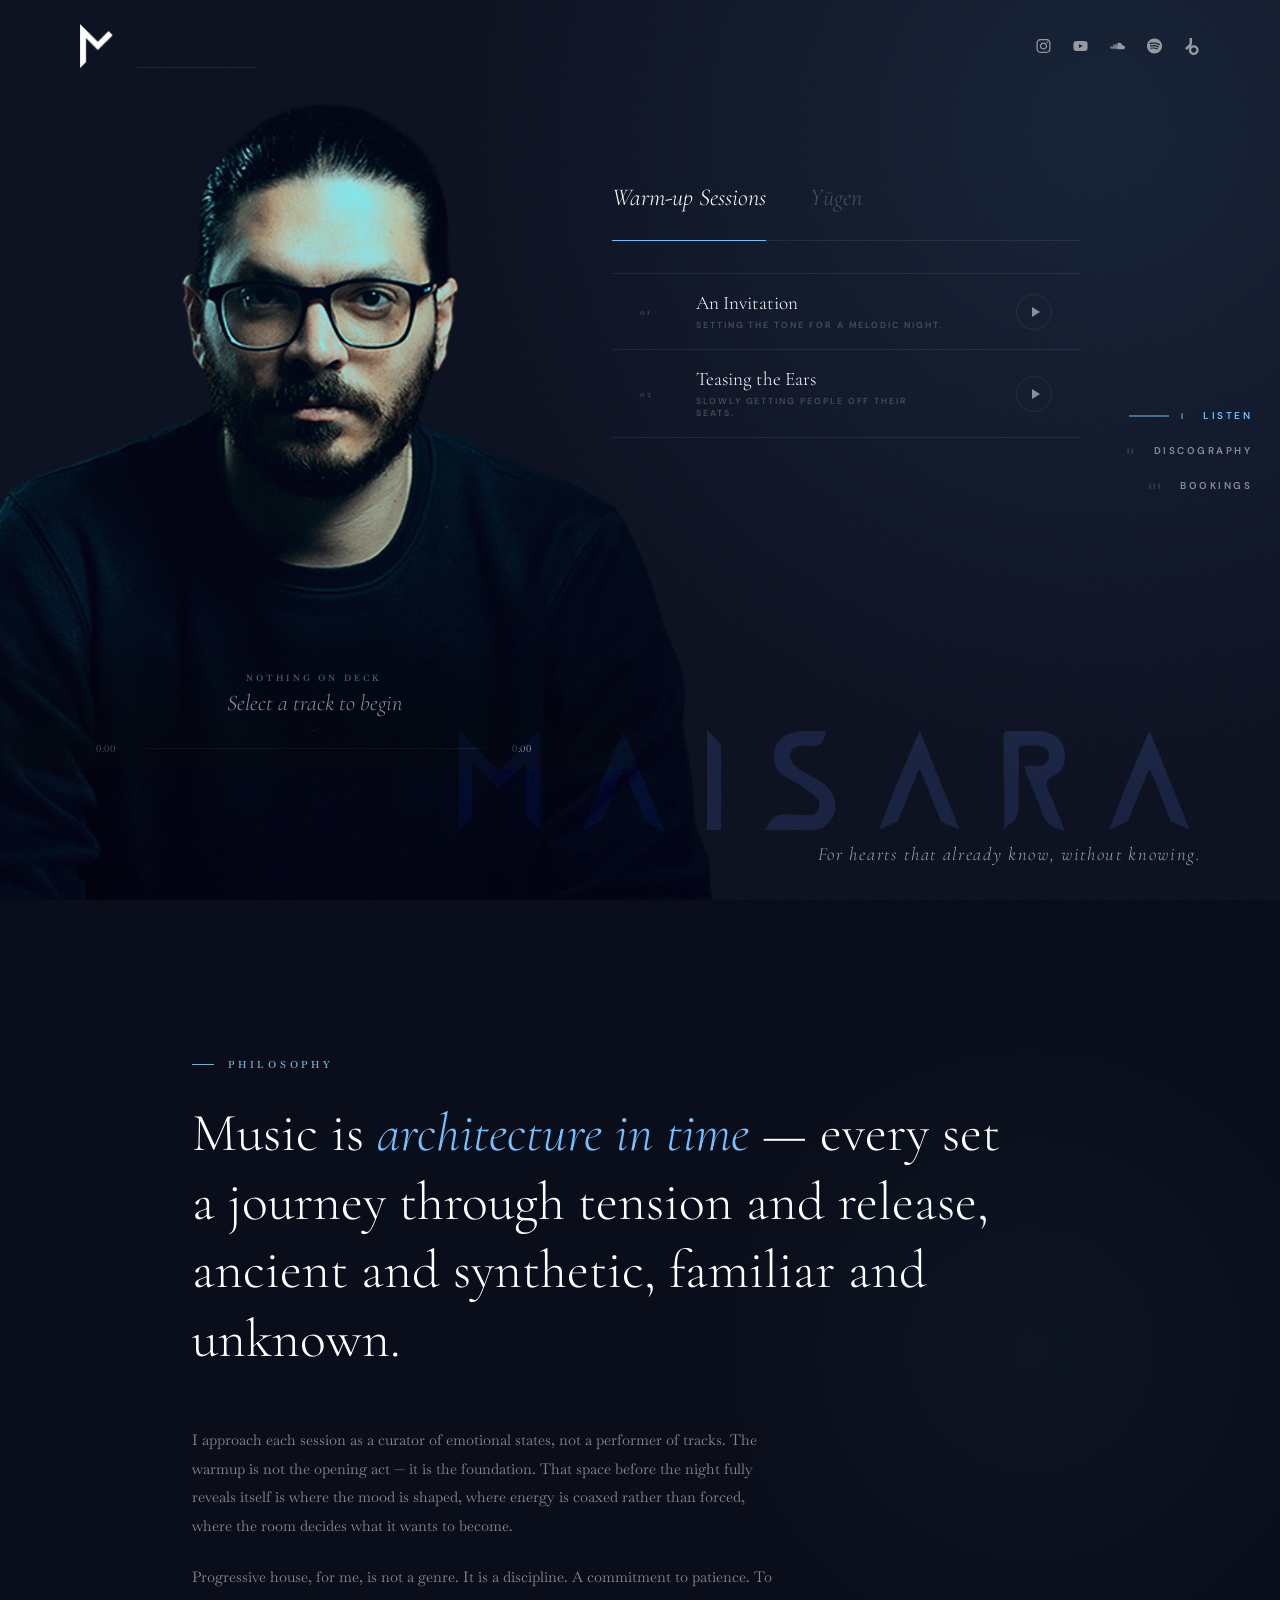
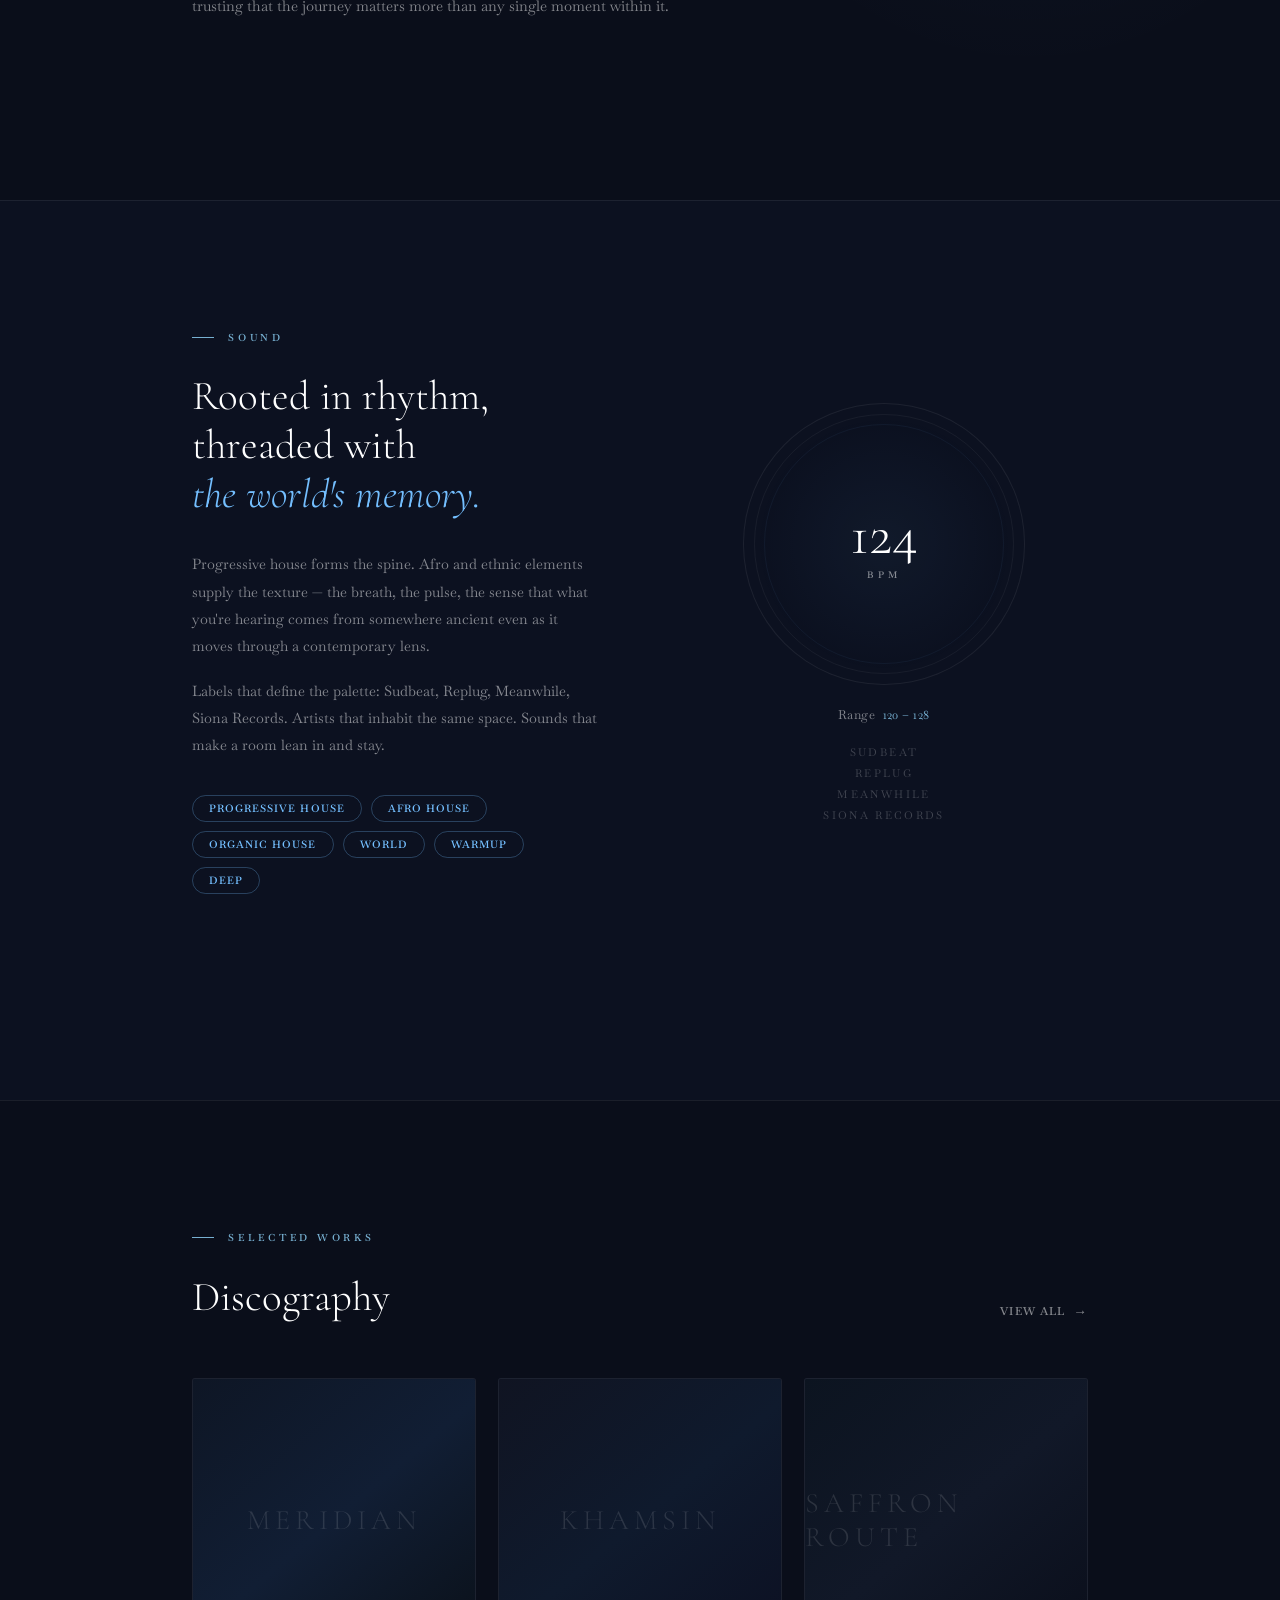
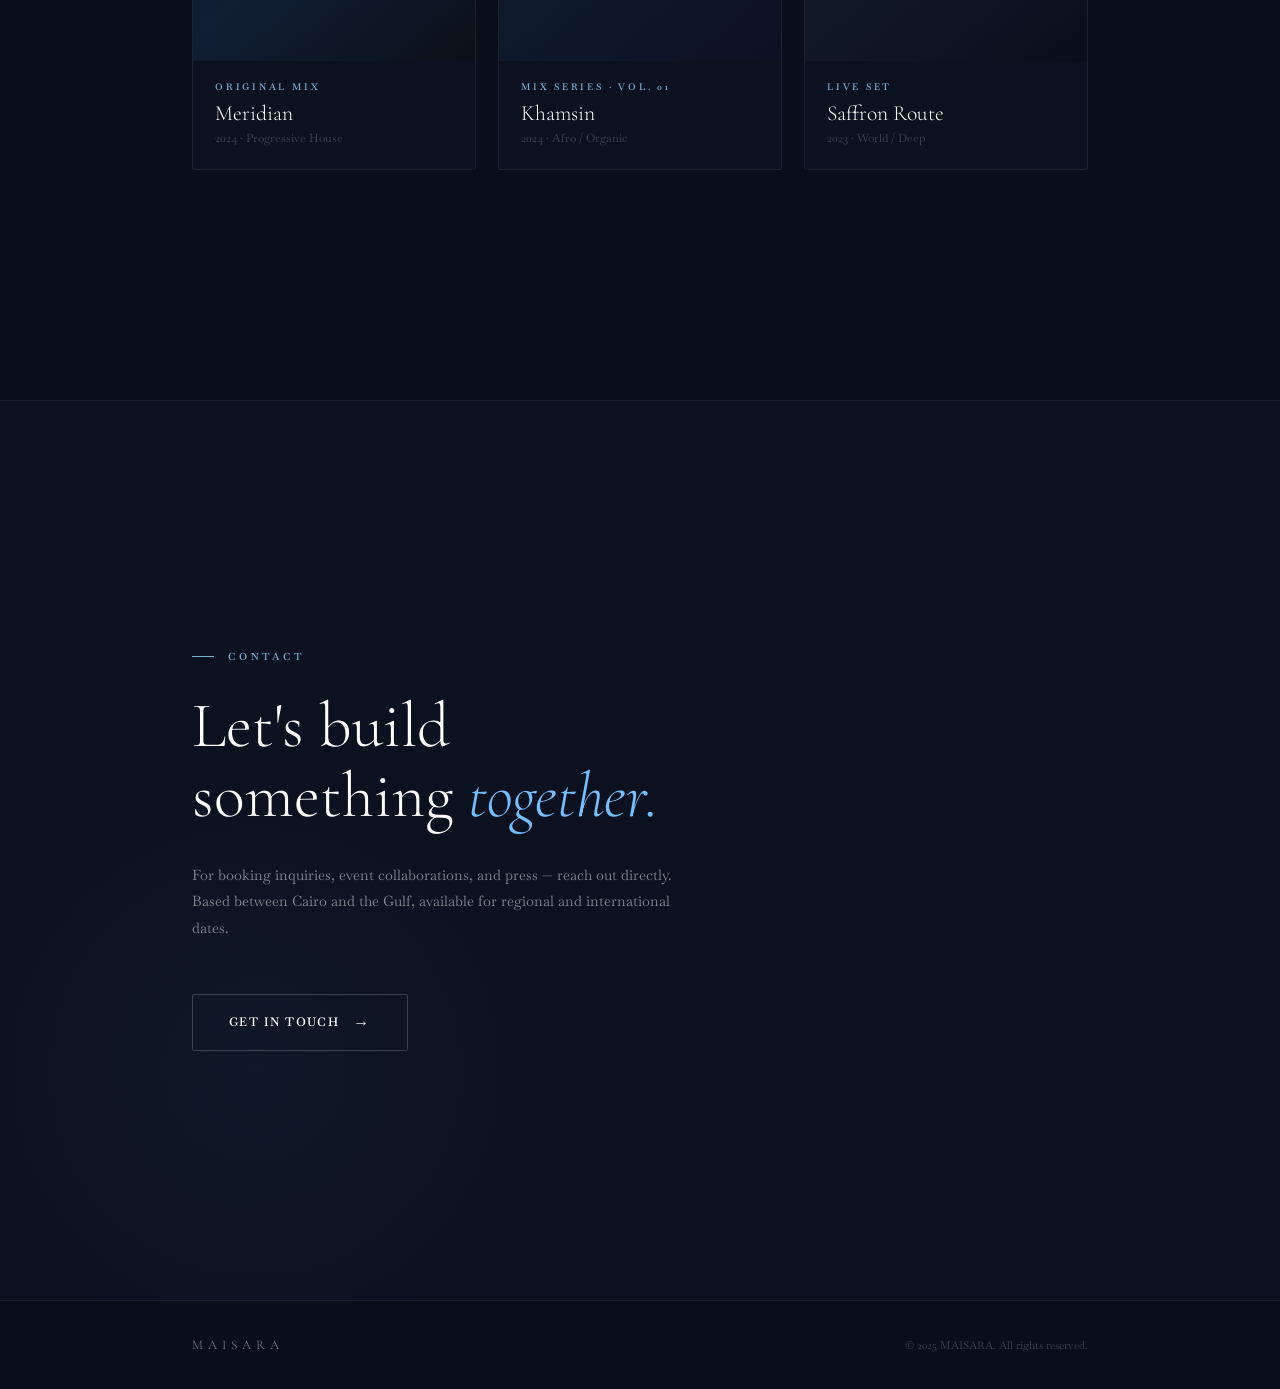
==== commit 239b6d36: "Add first-paint loader; trim nav to Listen/Discography/Bookings Loader: CSS-only navy + cyan-glow ba" ====
--- a/index.html
+++ b/index.html
@@ -73,6 +73,41 @@
       background: linear-gradient(90deg, transparent, var(--accent), transparent);
       z-index: 10000;
       transition: width 60ms linear;
+    }
+
+    /* ── First-paint loader ──
+       Mimics the hero backdrop using only CSS (navy base + cyan radial glow
+       at upper-right, matching rest-bg.png's character) so it appears
+       instantly before any image is fetched. Hidden once window.load fires. */
+    #pageLoader {
+      position: fixed;
+      inset: 0;
+      z-index: 99999;
+      display: flex;
+      align-items: center;
+      justify-content: center;
+      background-color: #0c1120;
+      background-image:
+        radial-gradient(circle at 86% 14%, rgba(116,191,255,0.12), transparent 55%),
+        radial-gradient(circle at 18% 88%, rgba(116,191,255,0.05), transparent 45%);
+      opacity: 1;
+      transition: opacity 520ms ease;
+    }
+    #pageLoader.is-hidden { opacity: 0; pointer-events: none; }
+
+    .loader-mark {
+      font-family: 'Maisara Signature', 'Cormorant Garamond', Georgia, serif;
+      font-size: clamp(3rem, 12vw, 6rem);
+      font-weight: 400;
+      letter-spacing: 0.22em;
+      color: rgba(255,255,255,0.7);
+      line-height: 1;
+      margin-right: -0.22em; /* cancel trailing letter-spacing */
+      animation: loaderBreathe 2.6s ease-in-out infinite;
+    }
+    @keyframes loaderBreathe {
+      0%, 100% { opacity: 0.38; }
+      50%      { opacity: 0.95; }
     }
 
     /* ════════════════════════════════
@@ -1316,38 +1351,209 @@
        MOBILE
     ════════════════════════════════ */
     @media (max-width: 768px) {
-      .hero {
-        background-position: 50% top;
-      }
-
-      .site-header { padding: 16px 24px; }
-      .site-header-logo img { height: 32px; }
-      .header-viz { width: 80px; height: 32px; }
-      .hero-brand { font-size: 1.2rem; }
+      /* dvh tracks the dynamic viewport (excludes the iOS URL bar when shown),
+         so bottom:0 actually sits on the visible bottom edge instead of below it. */
+      .hero { background-position: 50% top; height: 100dvh; }
+      .section { min-height: 100dvh; }
+
+      .site-header { padding: 16px 18px; }
+      .site-header-logo img { height: 30px; }
+      .header-viz { display: none; }  /* freed up for the top-nav row */
       .hero-nav { display: none; }
       .hero-socials { display: none; }
 
-      .mobile-menu-btn { display: block; }
-
+      /* On mobile we drop the hamburger and reuse .side-nav as a top-nav row,
+         absolutely positioned to sit inside the site-header band, right side. */
+      .mobile-menu-btn { display: none; }
+      .mobile-popover { display: none !important; }
+
+      .side-nav {
+        display: flex;
+        flex-direction: row;
+        position: fixed;
+        top: 0;
+        left: 78px;            /* clears site-header padding (18) + logo (~30) + gap */
+        right: 18px;
+        height: 62px;          /* matches site-header band height (16 + 30 + 16) */
+        transform: none;
+        align-items: center;
+        justify-content: space-between;
+        gap: 0;
+        padding: 0;
+        background: none;
+        border: none;
+        backdrop-filter: none;
+        -webkit-backdrop-filter: none;
+      }
+
+      .side-nav .numeral { display: none; }
+
+      .side-nav button {
+        grid-template-columns: auto;
+        padding: 6px 2px;
+      }
+
+      .side-nav .label {
+        grid-column: auto;
+        font-size: 0.55rem;
+        letter-spacing: 0.14em;
+        color: var(--text-muted);
+        white-space: nowrap;
+      }
+
+      .side-nav button.active .label { color: var(--accent); }
+
+      /* Centered underline marks the active section. */
+      .side-nav button::before {
+        right: auto;
+        left: 50%;
+        top: auto;
+        bottom: -2px;
+        margin-right: 0;
+        transform: translateX(-50%);
+        width: 0;
+      }
+      .side-nav button.active::before { width: 18px; }
+
+      /* Tighten the header left cluster so the nav fits on the right. */
+      .site-header-left { gap: 12px; }
+      .site-header-logo img { height: 28px; }
+      .header-viz { width: 60px; height: 28px; }
+
+      /* Signature watermark has no clean home on mobile (collides with the tagline);
+         the site-header logo already carries the brand mark. */
+      .hero-brand { display: none; }
+
+      /* Hero stack on phones: tabs/tracks live in hero-body (top stack);
+         the portrait escapes to be a full-width backdrop hugging the bottom edge,
+         with the info-panel overlay riding its lower band like on desktop. */
+      /* Static + flex:auto so vinyl-wrap (absolute, display:contents parent)
+         escapes hero-body's positioning context and anchors to .hero instead. */
       .hero-body {
-        padding: 0 24px 110px;
-        align-items: flex-end;
+        position: static;
+        display: flex;
+        flex-direction: column;
+        align-items: stretch;
         justify-content: flex-start;
-      }
-
-      .hero-cta-stack { gap: 48px; max-width: 100%; }
-      .hero-cta-body { max-width: 100%; }
-      .hero-cta--listening .hero-cta-title { font-size: clamp(1.8rem, 8vw, 2.4rem); }
-      .hero-cta--warmup    .hero-cta-title { font-size: clamp(2.2rem, 10vw, 3rem); }
-
+        padding: 108px 20px 0;   /* clears site-header (~56px) + top-nav (~36px) */
+        gap: 18px;
+        flex: 0 0 auto;
+        z-index: auto;
+      }
+
+      /* Vinyl-column becomes a transparent positioning layer that fills .hero,
+         giving vinyl-wrap a reliable bottom-edge anchor across all browsers
+         (display:contents has spotty positioning-context support in Safari). */
+      .vinyl-column {
+        position: absolute;
+        inset: 0;
+        display: block;
+        padding: 0;
+        margin: 0;
+        pointer-events: none;
+        z-index: 1;
+        grid-column: auto;
+        grid-row: auto;
+      }
+
+      .vinyl-wrap {
+        position: absolute;
+        left: 0;
+        right: 0;
+        bottom: 0;
+        width: 100%;
+        height: auto;
+        max-height: 90dvh;
+        pointer-events: auto;
+      }
+
+      .vinyl-face {
+        position: relative;
+        inset: auto;
+        width: 100%;
+        height: auto;
+      }
+
+      .vinyl-face img {
+        position: static;
+        width: 100%;
+        height: auto;
+        max-height: 90dvh;
+        transform: none;
+        display: block;
+      }
+
+      /* Info panel overlays the lower band of the portrait; lifted to make room
+         for the tagline below it. */
+      .info-panel {
+        position: absolute;
+        left: 0;
+        right: 0;
+        bottom: 52px;
+        transform: none;
+        width: 100%;
+        max-width: none;
+        background: linear-gradient(
+          to top,
+          rgba(5,8,12,0.82) 0%,
+          rgba(5,8,12,0.55) 50%,
+          rgba(5,8,12,0) 100%
+        );
+        padding: 28px 16px 16px;
+        gap: 6px;
+        opacity: 0.55;
+      }
+      .info-panel.armed { opacity: 1; }
+      .info-progress-row {
+        grid-template-columns: 36px 1fr 36px;
+        gap: 10px;
+        max-width: 320px;
+      }
+
+      .tracks-column {
+        grid-column: auto;
+        grid-row: auto;
+        height: auto;
+        max-height: none;
+        flex: 1 1 auto;
+        align-self: stretch;
+        gap: 14px;
+        --track-row-h: 60px;
+        /* Stays above the bottom-anchored photo (z-index 1). */
+        position: relative;
+        z-index: 2;
+      }
+
+      .tabs { gap: 28px; padding-bottom: 12px; }
+      .tab { font-size: 1.05rem; }
+      .tab::after { bottom: -13px; }
+
+      .tab-panel.active { max-height: calc(var(--track-row-h) * 2.5); }
+
+      .track {
+        grid-template-columns: 30px 1fr 32px;
+        column-gap: 12px;
+        padding: 12px 4px;
+      }
+      .track-title { font-size: 1.02rem; }
+      .track-counter { height: 24px; }
+      .track-viz { width: 22px; height: 22px; }
+      .track-listen { width: 32px; height: 32px; }
+      .track-sub { font-size: 0.5rem; letter-spacing: 0.18em; }
+
+      /* Tagline sits at the very bottom of the hero, below the now-playing panel. */
       .hero-tagline {
-        bottom: 24px;
+        position: absolute;
+        z-index: 5;
+        left: 0;
+        right: 0;
+        bottom: 18px;
+        text-align: center;
         padding: 0 24px;
-        font-size: 0.95rem;
+        margin: 0;
+        font-size: 0.9rem;
         letter-spacing: 0.08em;
       }
-
-      .side-nav { display: none; }
 
       .section { padding: 80px 6vw; }
 
@@ -1383,6 +1589,11 @@
 </head>
 
 <body>
+
+  <!-- First-paint loader (covers everything until window.load fires) -->
+  <div id="pageLoader" aria-hidden="true">
+    <span class="loader-mark">MAISARA</span>
+  </div>
 
   <!-- Scroll progress bar -->
   <div id="scrollProgress"></div>
@@ -1423,21 +1634,13 @@
       <span class="numeral">I</span>
       <span class="label">Listen</span>
     </button>
-    <!-- Other chapters visible but inert until their sections are designed. -->
-    <button data-section="philosophy" data-disabled="true" aria-disabled="true">
+    <!-- Philosophy + Sound entry points removed for now (sections kept in DOM). -->
+    <button data-section="projects" data-disabled="true" aria-disabled="true">
       <span class="numeral">II</span>
-      <span class="label">Philosophy</span>
-    </button>
-    <button data-section="style" data-disabled="true" aria-disabled="true">
-      <span class="numeral">III</span>
-      <span class="label">Sound</span>
-    </button>
-    <button data-section="projects" data-disabled="true" aria-disabled="true">
-      <span class="numeral">IV</span>
       <span class="label">Discography</span>
     </button>
     <button data-section="bookings" data-disabled="true" aria-disabled="true">
-      <span class="numeral">V</span>
+      <span class="numeral">III</span>
       <span class="label">Bookings</span>
     </button>
   </nav>
@@ -1659,6 +1862,26 @@
 
 
   <script>
+    /* ════════════════════════════════
+       PAGE LOADER
+       Hides once everything (images, fonts, scripts) has loaded.
+       Safety fallback removes it after 6s in case window.load never fires.
+    ════════════════════════════════ */
+    (function () {
+      const loader = document.getElementById('pageLoader');
+      if (!loader) return;
+      let hidden = false;
+      function hide() {
+        if (hidden) return;
+        hidden = true;
+        loader.classList.add('is-hidden');
+        setTimeout(() => loader.remove(), 600);
+      }
+      if (document.readyState === 'complete') hide();
+      else window.addEventListener('load', hide);
+      setTimeout(hide, 6000);
+    })();
+
     /* ════════════════════════════════
        SCROLL INPUT LOCK
        Manual scroll (wheel, touch, nav keys) disabled.
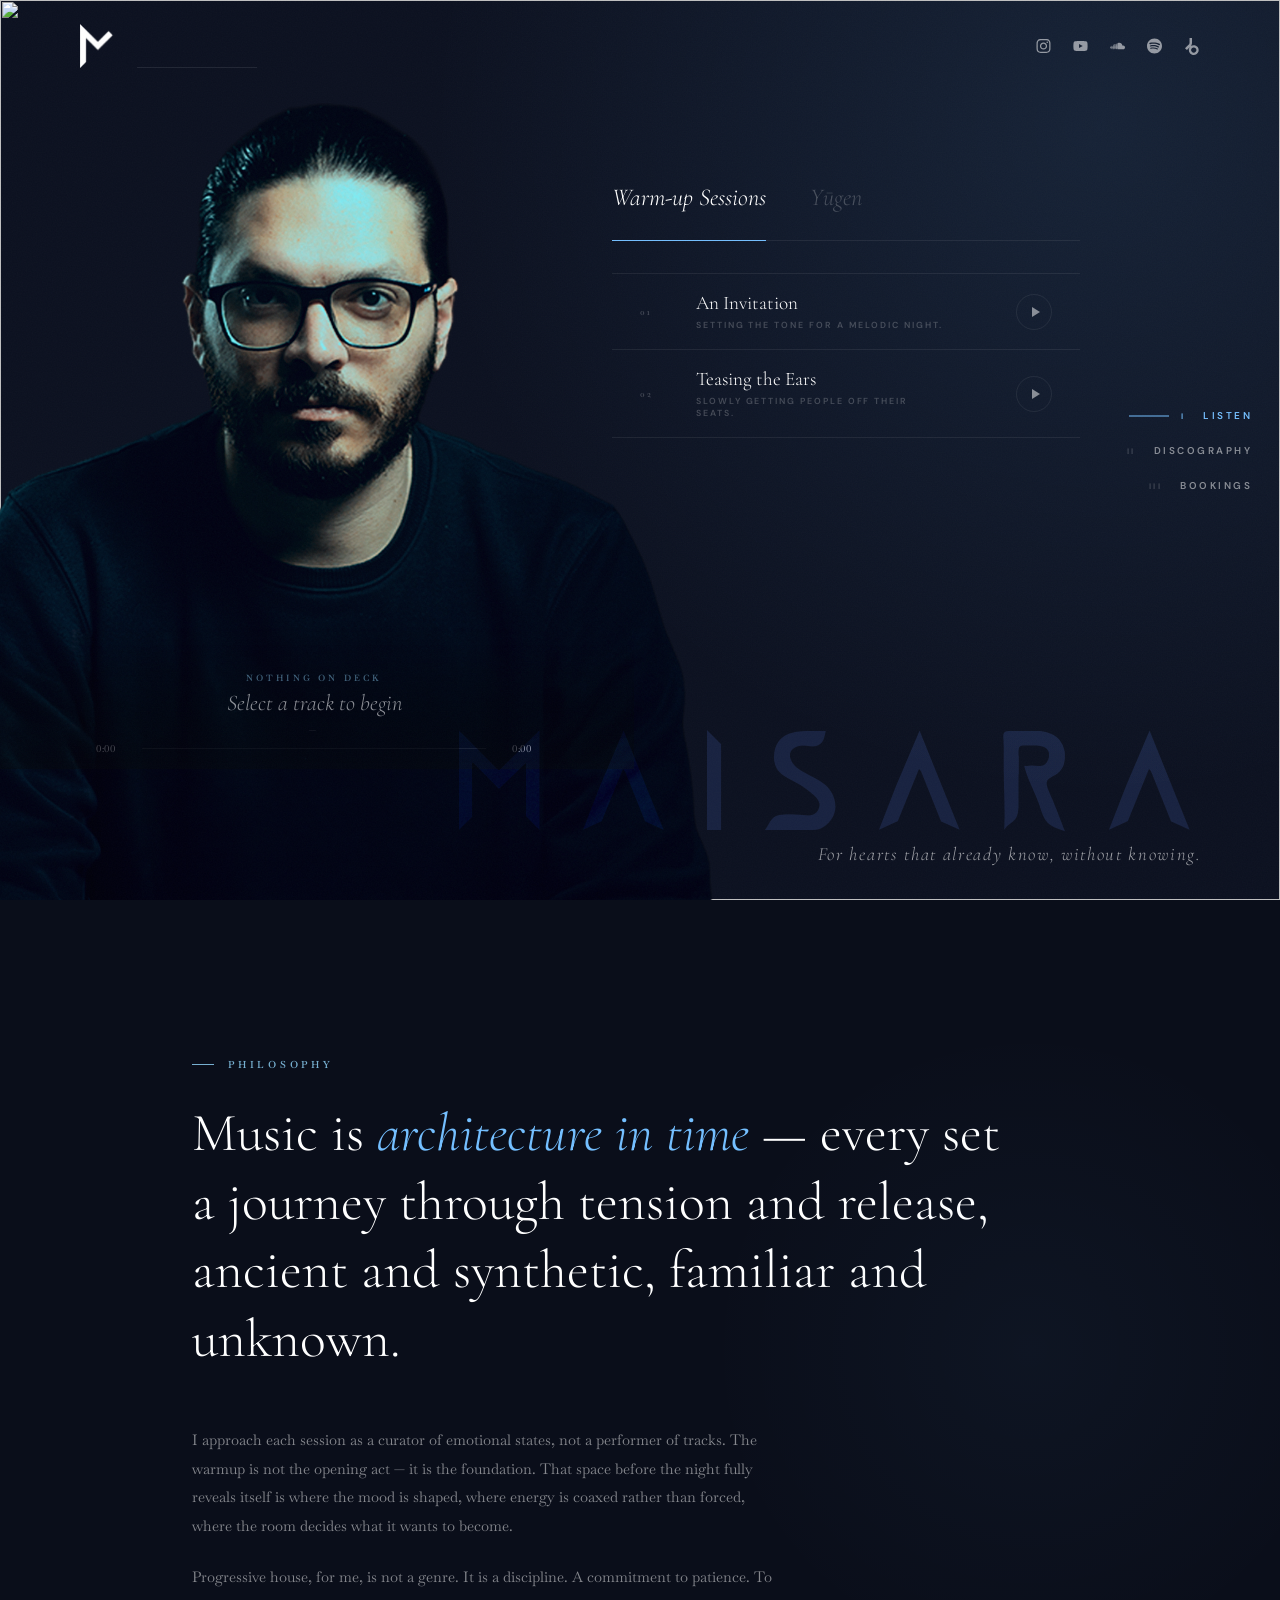
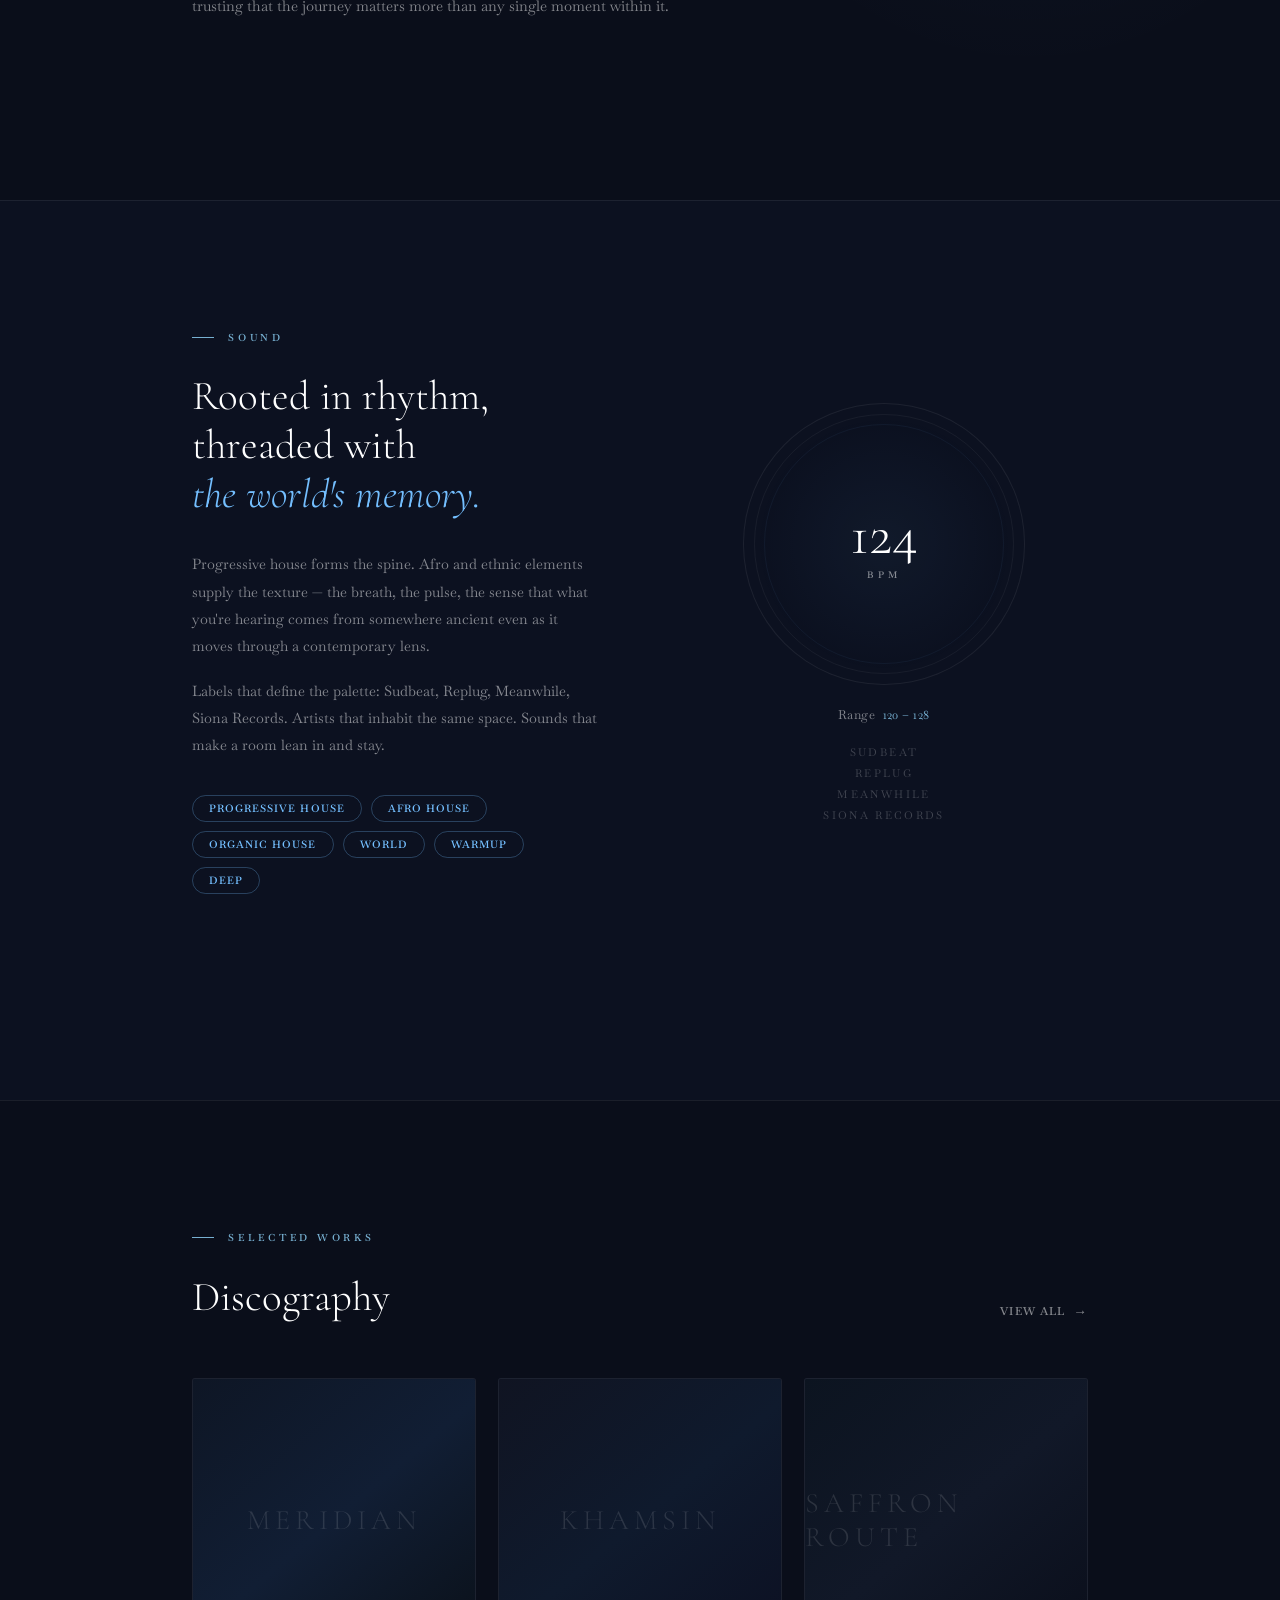
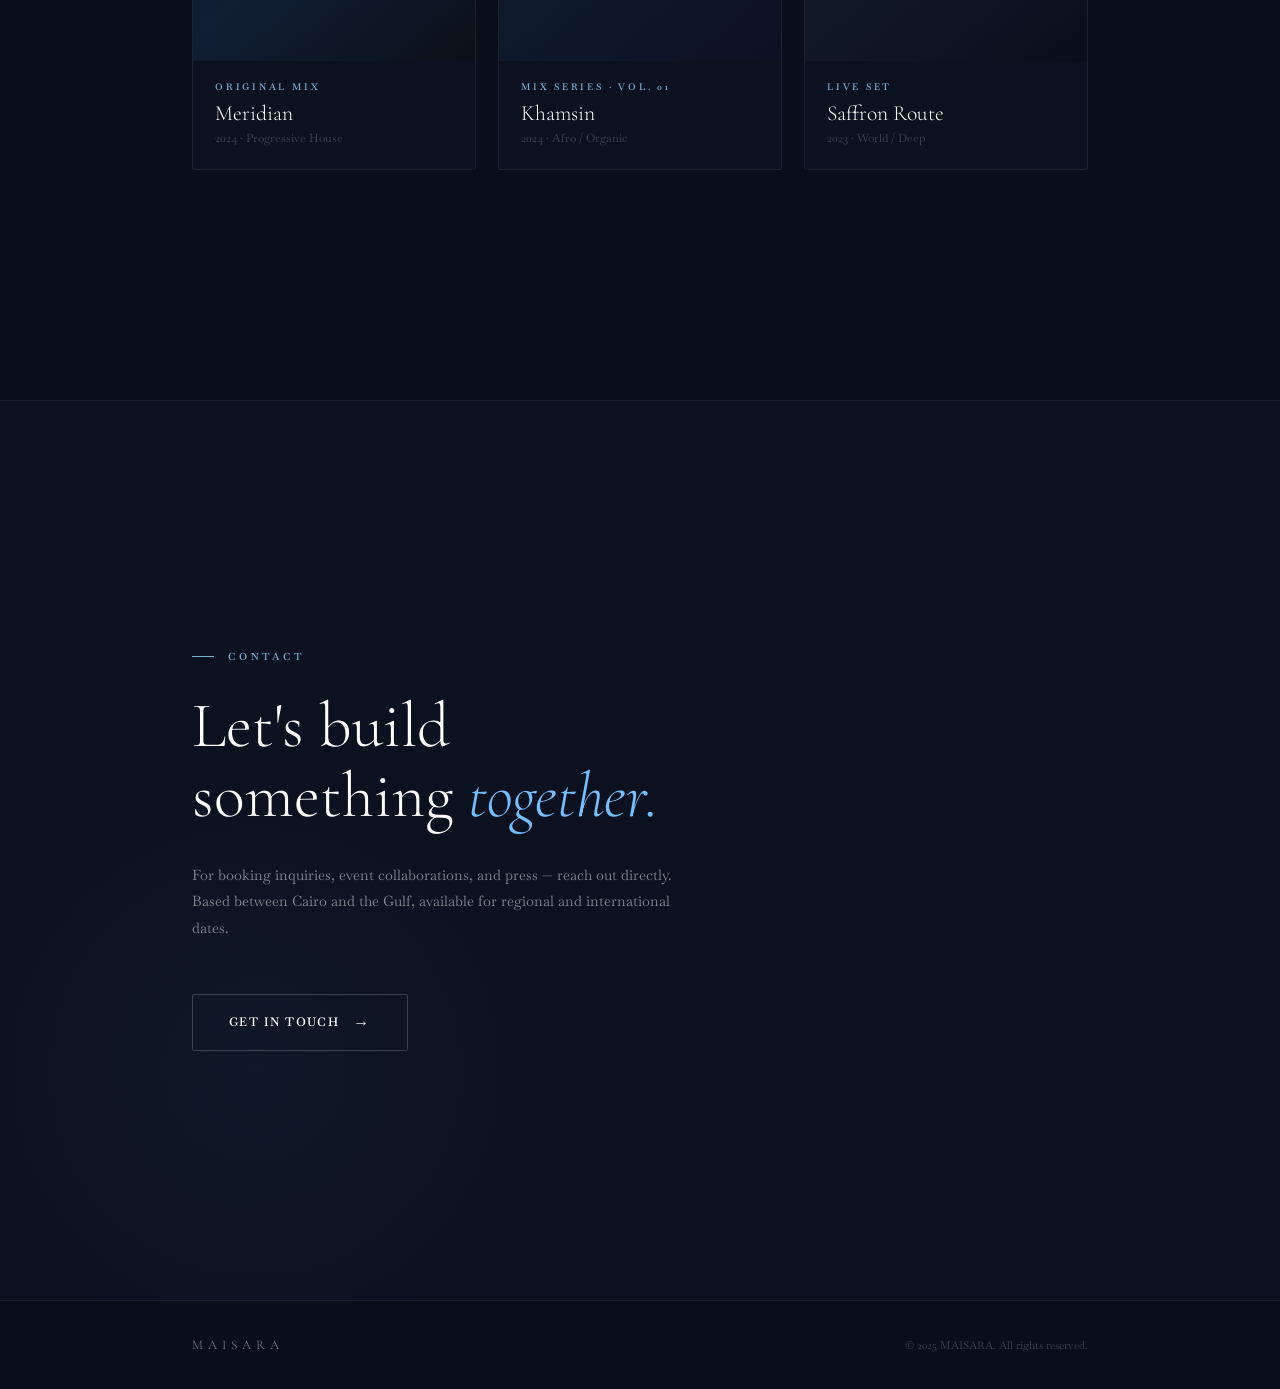
==== commit 5be596fe: "Loader: bind hide-step to in-DOM hero bg image's onload Move rest-bg.png from .hero's CSS background" ====
--- a/index.html
+++ b/index.html
@@ -76,9 +76,8 @@
     }
 
     /* ── First-paint loader ──
-       Mimics the hero backdrop using only CSS (navy base + cyan radial glow
-       at upper-right, matching rest-bg.png's character) so it appears
-       instantly before any image is fetched. Hidden once window.load fires. */
+       Uses the EXACT same background stack as .hero (color + radial + rest-bg.png)
+       so when it fades, the hero underneath is visually identical — no pop. */
     #pageLoader {
       position: fixed;
       inset: 0;
@@ -88,8 +87,11 @@
       justify-content: center;
       background-color: #0c1120;
       background-image:
-        radial-gradient(circle at 86% 14%, rgba(116,191,255,0.12), transparent 55%),
-        radial-gradient(circle at 18% 88%, rgba(116,191,255,0.05), transparent 45%);
+        radial-gradient(circle at 86% 14%, rgba(116,191,255,0.10), transparent 50%),
+        url('assets/rest-bg.png');
+      background-size: auto, cover;
+      background-position: center, center;
+      background-repeat: no-repeat;
       opacity: 1;
       transition: opacity 520ms ease;
     }
@@ -100,14 +102,29 @@
       font-size: clamp(3rem, 12vw, 6rem);
       font-weight: 400;
       letter-spacing: 0.22em;
-      color: rgba(255,255,255,0.7);
       line-height: 1;
-      margin-right: -0.22em; /* cancel trailing letter-spacing */
-      animation: loaderBreathe 2.6s ease-in-out infinite;
-    }
-    @keyframes loaderBreathe {
-      0%, 100% { opacity: 0.38; }
-      50%      { opacity: 0.95; }
+      margin-right: -0.22em;       /* cancel trailing letter-spacing */
+      /* Polished-metal shimmer: a bright highlight sweeps across the glyphs
+         on a loop, conveying "still working" while we wait. */
+      background: linear-gradient(
+        100deg,
+        rgba(255,255,255,0.18) 0%,
+        rgba(255,255,255,0.18) 38%,
+        rgba(255,255,255,0.95) 48%,
+        rgba(116,191,255,0.95) 53%,
+        rgba(255,255,255,0.18) 63%,
+        rgba(255,255,255,0.18) 100%
+      );
+      background-size: 280% 100%;
+      -webkit-background-clip: text;
+              background-clip: text;
+      -webkit-text-fill-color: transparent;
+              color: transparent;
+      animation: loaderShimmer 2.4s ease-in-out infinite;
+    }
+    @keyframes loaderShimmer {
+      0%   { background-position: 110% 50%; }
+      100% { background-position: -10%  50%; }
     }
 
     /* ════════════════════════════════
@@ -123,12 +140,23 @@
       overflow: hidden;
       isolation: isolate; /* contains mix-blend-mode children so they blend with hero bg, not the page */
       background-color: var(--bg-alt);
-      background-image:
-        radial-gradient(circle at 86% 14%, rgba(116,191,255,0.10), transparent 50%),
-        url('assets/rest-bg.png');
-      background-size: auto, cover;
-      background-position: center, center;
-      background-repeat: no-repeat;
+      /* url() removed — moved to in-DOM <img class="hero-bg-image"> so the
+         loader can tie its hide step to that element's onload (causal). */
+      background-image: radial-gradient(circle at 86% 14%, rgba(116,191,255,0.10), transparent 50%);
+    }
+
+    /* In-DOM bg image (replaces CSS url() on .hero). Sits behind every other
+       hero child via z-index -1; its onload is the signal that the hero is
+       paintable, which the loader hide-chain waits on. */
+    .hero-bg-image {
+      position: absolute;
+      inset: 0;
+      width: 100%;
+      height: 100%;
+      object-fit: cover;
+      object-position: center;
+      z-index: -1;
+      pointer-events: none;
     }
 
     /* ── Global sticky header: logo (left) + socials (right) ──
@@ -1372,7 +1400,7 @@
         flex-direction: row;
         position: fixed;
         top: 0;
-        left: 78px;            /* clears site-header padding (18) + logo (~30) + gap */
+        left: 108px;           /* clears site-header padding (18) + logo (~30) + breathing room */
         right: 18px;
         height: 62px;          /* matches site-header band height (16 + 30 + 16) */
         transform: none;
@@ -1650,6 +1678,9 @@
   ══════════════════════════ -->
   <div class="hero">
 
+    <!-- Background image as a real DOM element so the loader can wait on its onload -->
+    <img class="hero-bg-image" src="assets/rest-bg.png" alt="" aria-hidden="true">
+
     <!-- Brand floats over the body, centered, anchored against .hero -->
     <a class="hero-brand" href="#">MAISARA</a>
 
@@ -1864,8 +1895,10 @@
   <script>
     /* ════════════════════════════════
        PAGE LOADER
-       Hides once everything (images, fonts, scripts) has loaded.
-       Safety fallback removes it after 6s in case window.load never fires.
+       Explicitly preloads the critical hero images and waits for ALL of them
+       (load OR error) before hiding. window.load can fire before CSS
+       background-images are decoded, so we don't rely on it alone.
+       Safety: never hangs past 10s.
     ════════════════════════════════ */
     (function () {
       const loader = document.getElementById('pageLoader');
@@ -1877,9 +1910,35 @@
         loader.classList.add('is-hidden');
         setTimeout(() => loader.remove(), 600);
       }
-      if (document.readyState === 'complete') hide();
-      else window.addEventListener('load', hide);
-      setTimeout(hide, 6000);
+      // Causal chain: wait until the in-DOM <img.hero-bg-image> reports load
+      // (browser has actually placed the decoded image in the document tree),
+      // plus background-decode of vinyl-face + logo, then double-RAF for paint.
+      function whenAll(promises, done) {
+        let left = promises.length;
+        if (!left) return done();
+        promises.forEach(p => p.then(() => { if (--left <= 0) done(); },
+                                    () => { if (--left <= 0) done(); }));
+      }
+      const heroBgImg = document.querySelector('.hero-bg-image');
+      const heroBgReady = new Promise(res => {
+        if (!heroBgImg) return res();
+        if (heroBgImg.complete && heroBgImg.naturalWidth > 0) return res();
+        heroBgImg.addEventListener('load', () => res(), { once: true });
+        heroBgImg.addEventListener('error', () => res(), { once: true });
+      });
+      function preload(src) {
+        return new Promise(res => {
+          const img = new Image();
+          img.src = src;
+          if (img.decode) img.decode().then(res).catch(res);
+          else { img.onload = res; img.onerror = res; }
+        });
+      }
+      whenAll(
+        [heroBgReady, preload('assets/vinyl-face.png'), preload('assets/logo-light.png')],
+        () => requestAnimationFrame(() => requestAnimationFrame(hide))
+      );
+      setTimeout(hide, 10000);
     })();
 
     /* ════════════════════════════════
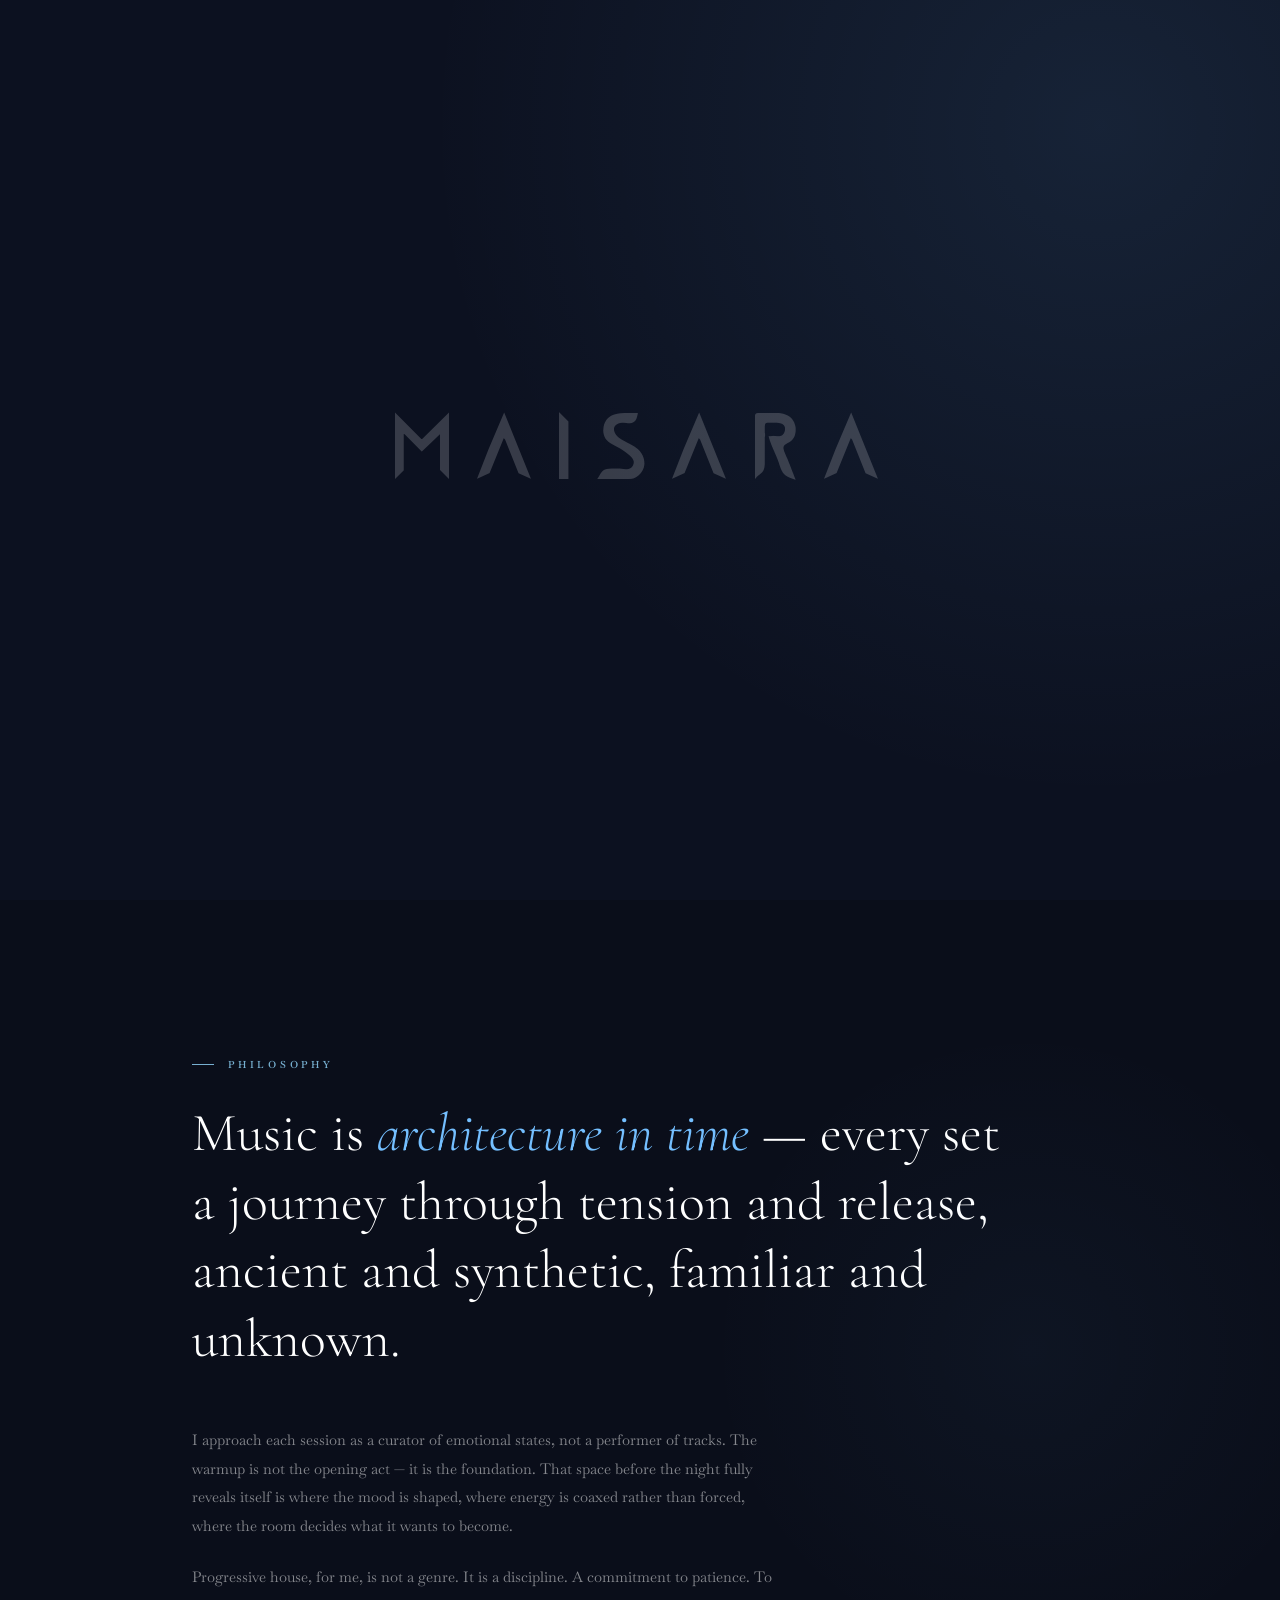
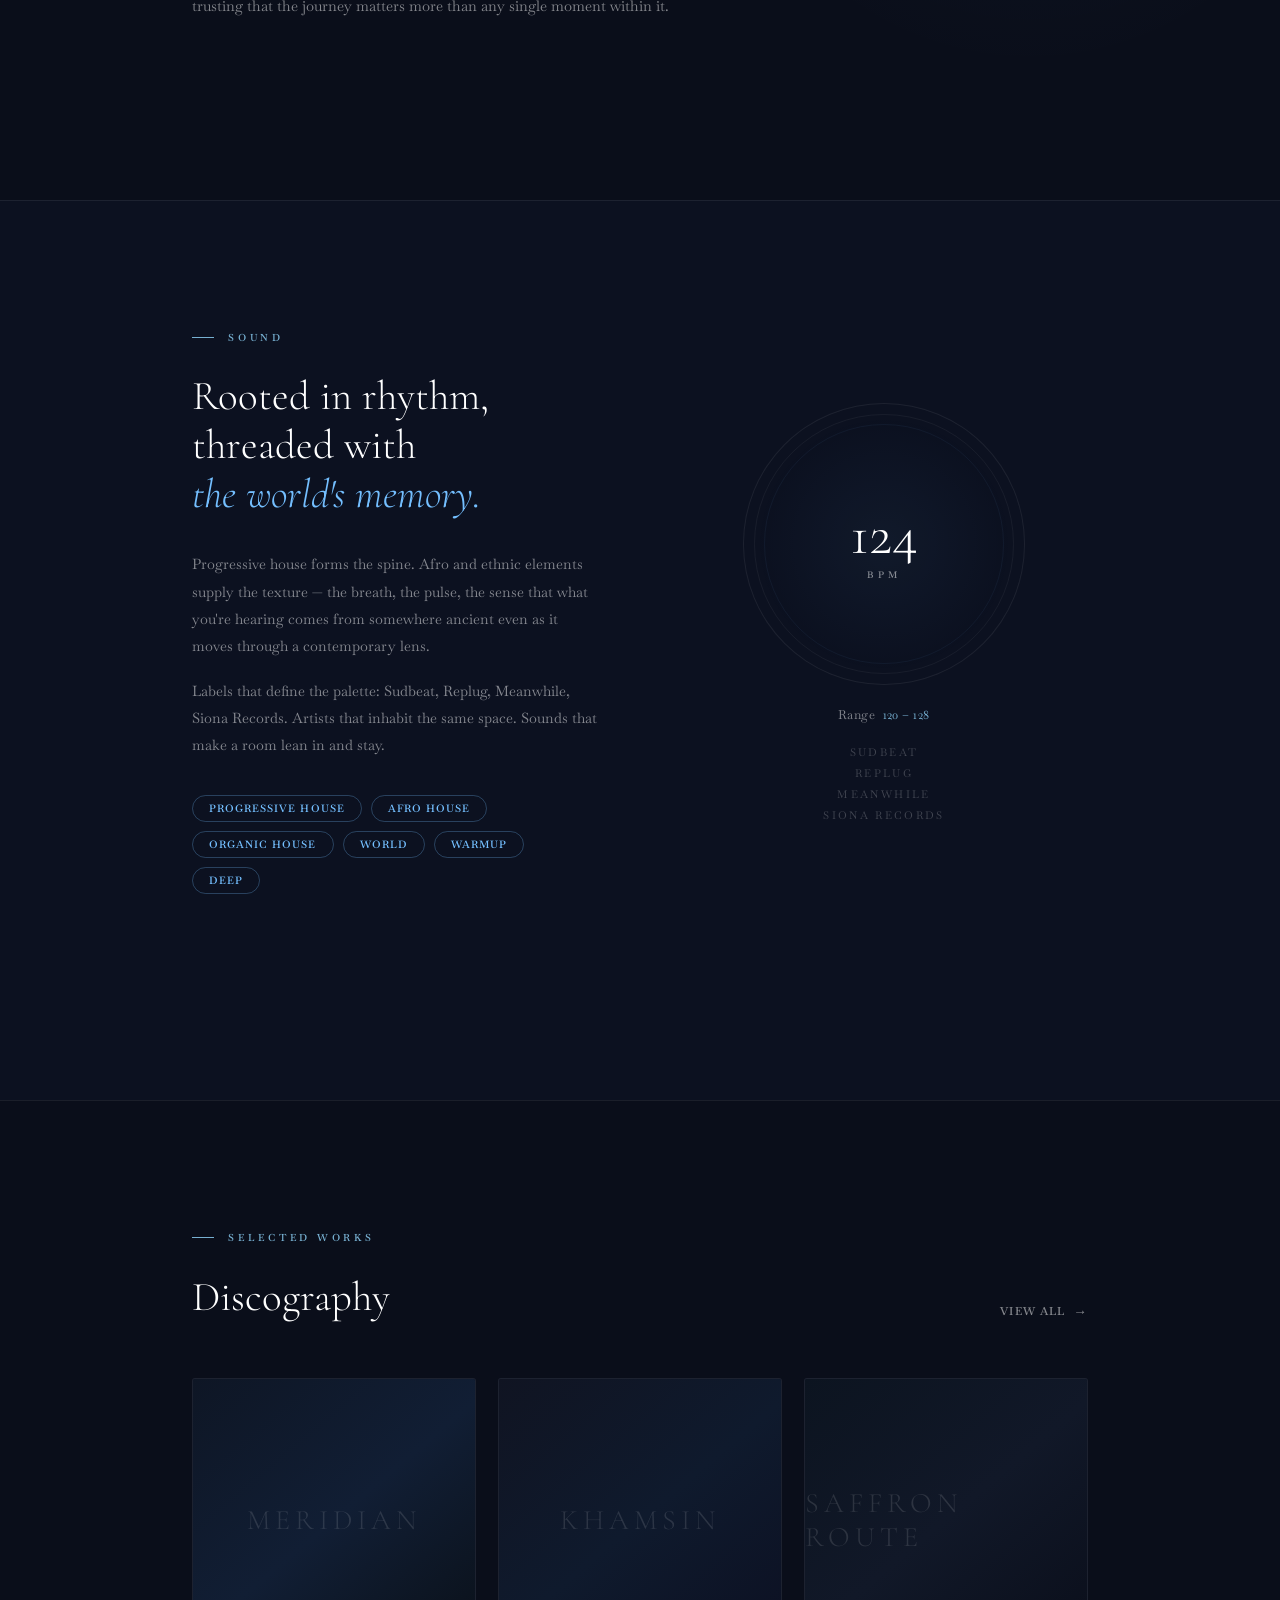
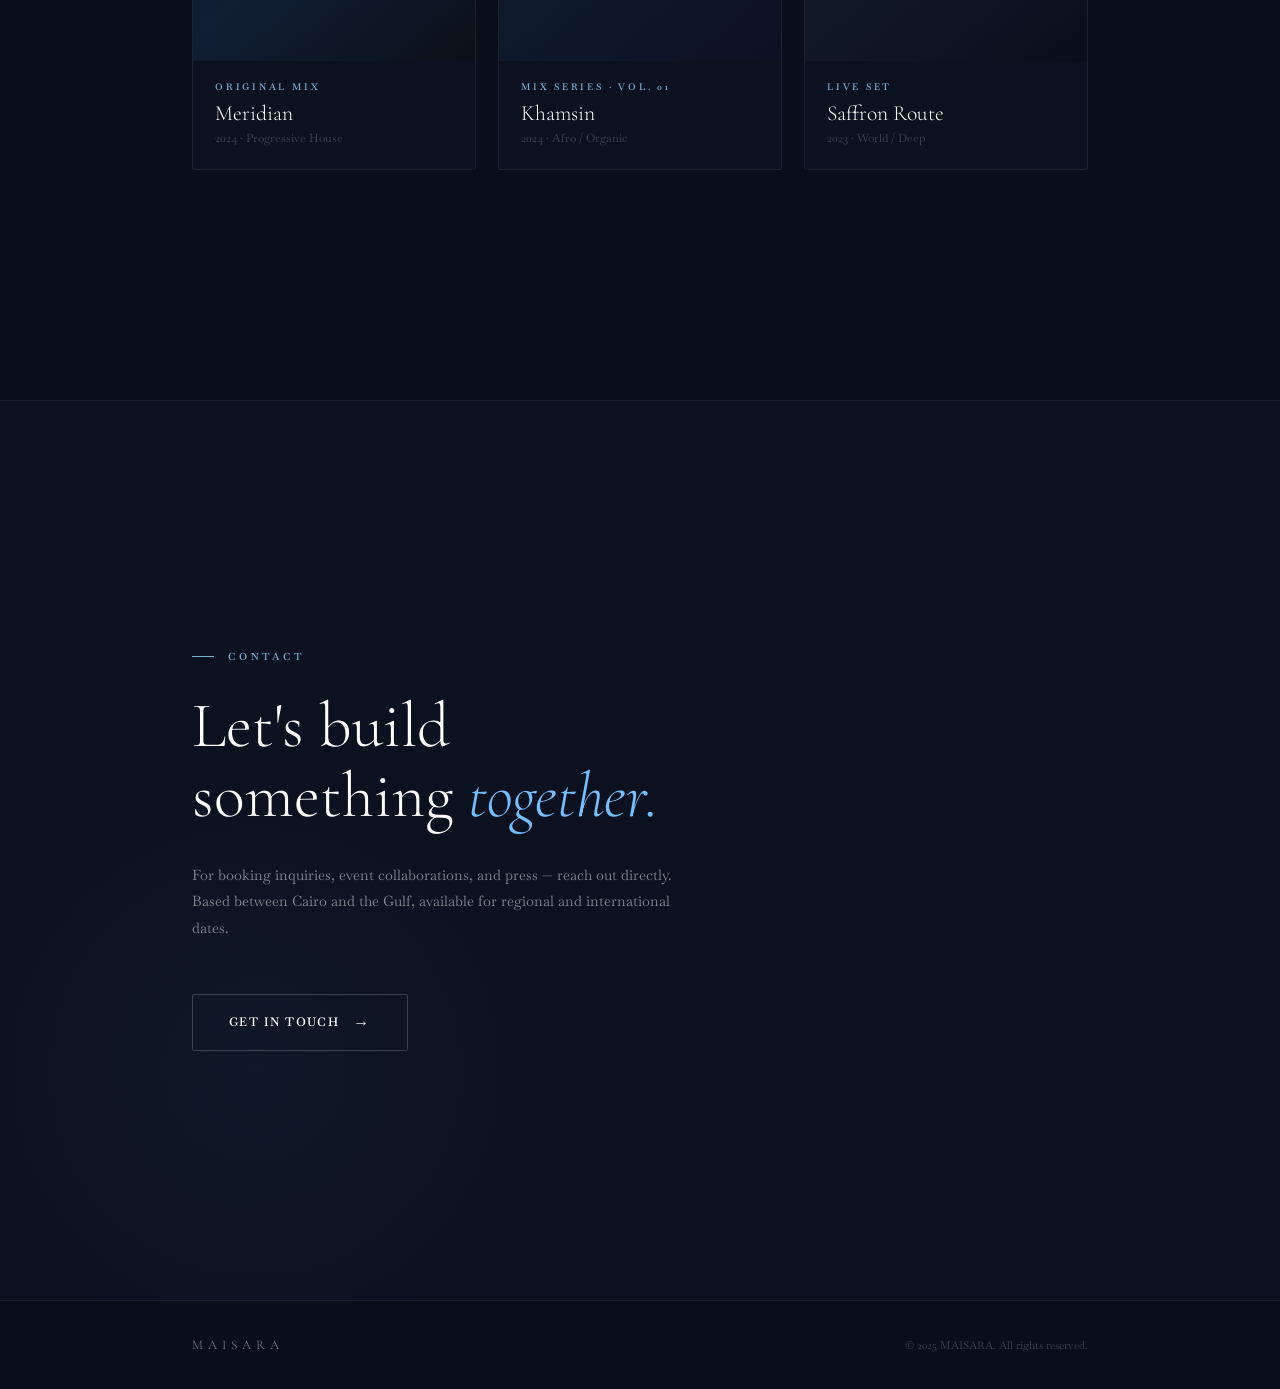
==== commit 1e7c02ff: "Loader: observe actual hero-bg paint via PerformanceObserver Stronger causal guarantee than onload+R" ====
--- a/index.html
+++ b/index.html
@@ -146,8 +146,11 @@
     }
 
     /* In-DOM bg image (replaces CSS url() on .hero). Sits behind every other
-       hero child via z-index -1; its onload is the signal that the hero is
-       paintable, which the loader hide-chain waits on. */
+       hero child via z-index -1. The loader hide-chain waits on its onload
+       AND on a PerformanceObserver 'element' entry (elementtiming attr),
+       which is the truest causal signal that the browser has actually
+       painted it. will-change promotes it to its own compositor layer so
+       paint happens even while the loader covers it. */
     .hero-bg-image {
       position: absolute;
       inset: 0;
@@ -157,6 +160,7 @@
       object-position: center;
       z-index: -1;
       pointer-events: none;
+      will-change: transform;
     }
 
     /* ── Global sticky header: logo (left) + socials (right) ──
@@ -1678,8 +1682,9 @@
   ══════════════════════════ -->
   <div class="hero">
 
-    <!-- Background image as a real DOM element so the loader can wait on its onload -->
-    <img class="hero-bg-image" src="assets/rest-bg.png" alt="" aria-hidden="true">
+    <!-- Background image as a real DOM element so the loader can wait on its onload
+         AND on PerformanceObserver's 'element' entry (via elementtiming). -->
+    <img class="hero-bg-image" src="assets/rest-bg.png" elementtiming="hero-bg" alt="" aria-hidden="true">
 
     <!-- Brand floats over the body, centered, anchored against .hero -->
     <a class="hero-brand" href="#">MAISARA</a>
@@ -1910,9 +1915,12 @@
         loader.classList.add('is-hidden');
         setTimeout(() => loader.remove(), 600);
       }
-      // Causal chain: wait until the in-DOM <img.hero-bg-image> reports load
-      // (browser has actually placed the decoded image in the document tree),
-      // plus background-decode of vinyl-face + logo, then double-RAF for paint.
+      // Causal chain (strongest-to-weakest signals):
+      //   1. PerformanceObserver 'element' entry on hero-bg's elementtiming
+      //      — fires AFTER the browser has actually painted the element.
+      //   2. <img>.onload — image is in the document tree and queued for paint.
+      //   3. Double RAF — at least one full paint cycle has run.
+      // Plus background-decode of vinyl-face + logo so they're cached too.
       function whenAll(promises, done) {
         let left = promises.length;
         if (!left) return done();
@@ -1920,11 +1928,30 @@
                                     () => { if (--left <= 0) done(); }));
       }
       const heroBgImg = document.querySelector('.hero-bg-image');
-      const heroBgReady = new Promise(res => {
+      const heroBgLoaded = new Promise(res => {
         if (!heroBgImg) return res();
         if (heroBgImg.complete && heroBgImg.naturalWidth > 0) return res();
         heroBgImg.addEventListener('load', () => res(), { once: true });
         heroBgImg.addEventListener('error', () => res(), { once: true });
+      });
+      const heroBgPainted = new Promise(res => {
+        if (typeof PerformanceObserver !== 'function') return res();
+        let settled = false;
+        const finish = () => { if (!settled) { settled = true; res(); } };
+        try {
+          const po = new PerformanceObserver(list => {
+            for (const entry of list.getEntries()) {
+              if (entry.identifier === 'hero-bg') {
+                try { po.disconnect(); } catch (_) {}
+                finish();
+                return;
+              }
+            }
+          });
+          po.observe({ type: 'element', buffered: true });
+          // Browsers without Element Timing won't ever fire — bail after 6s.
+          setTimeout(() => { try { po.disconnect(); } catch (_) {} finish(); }, 6000);
+        } catch (_) { finish(); }
       });
       function preload(src) {
         return new Promise(res => {
@@ -1935,10 +1962,11 @@
         });
       }
       whenAll(
-        [heroBgReady, preload('assets/vinyl-face.png'), preload('assets/logo-light.png')],
+        [heroBgLoaded, heroBgPainted,
+         preload('assets/vinyl-face.png'), preload('assets/logo-light.png')],
         () => requestAnimationFrame(() => requestAnimationFrame(hide))
       );
-      setTimeout(hide, 10000);
+      setTimeout(hide, 12000);
     })();
 
     /* ════════════════════════════════
